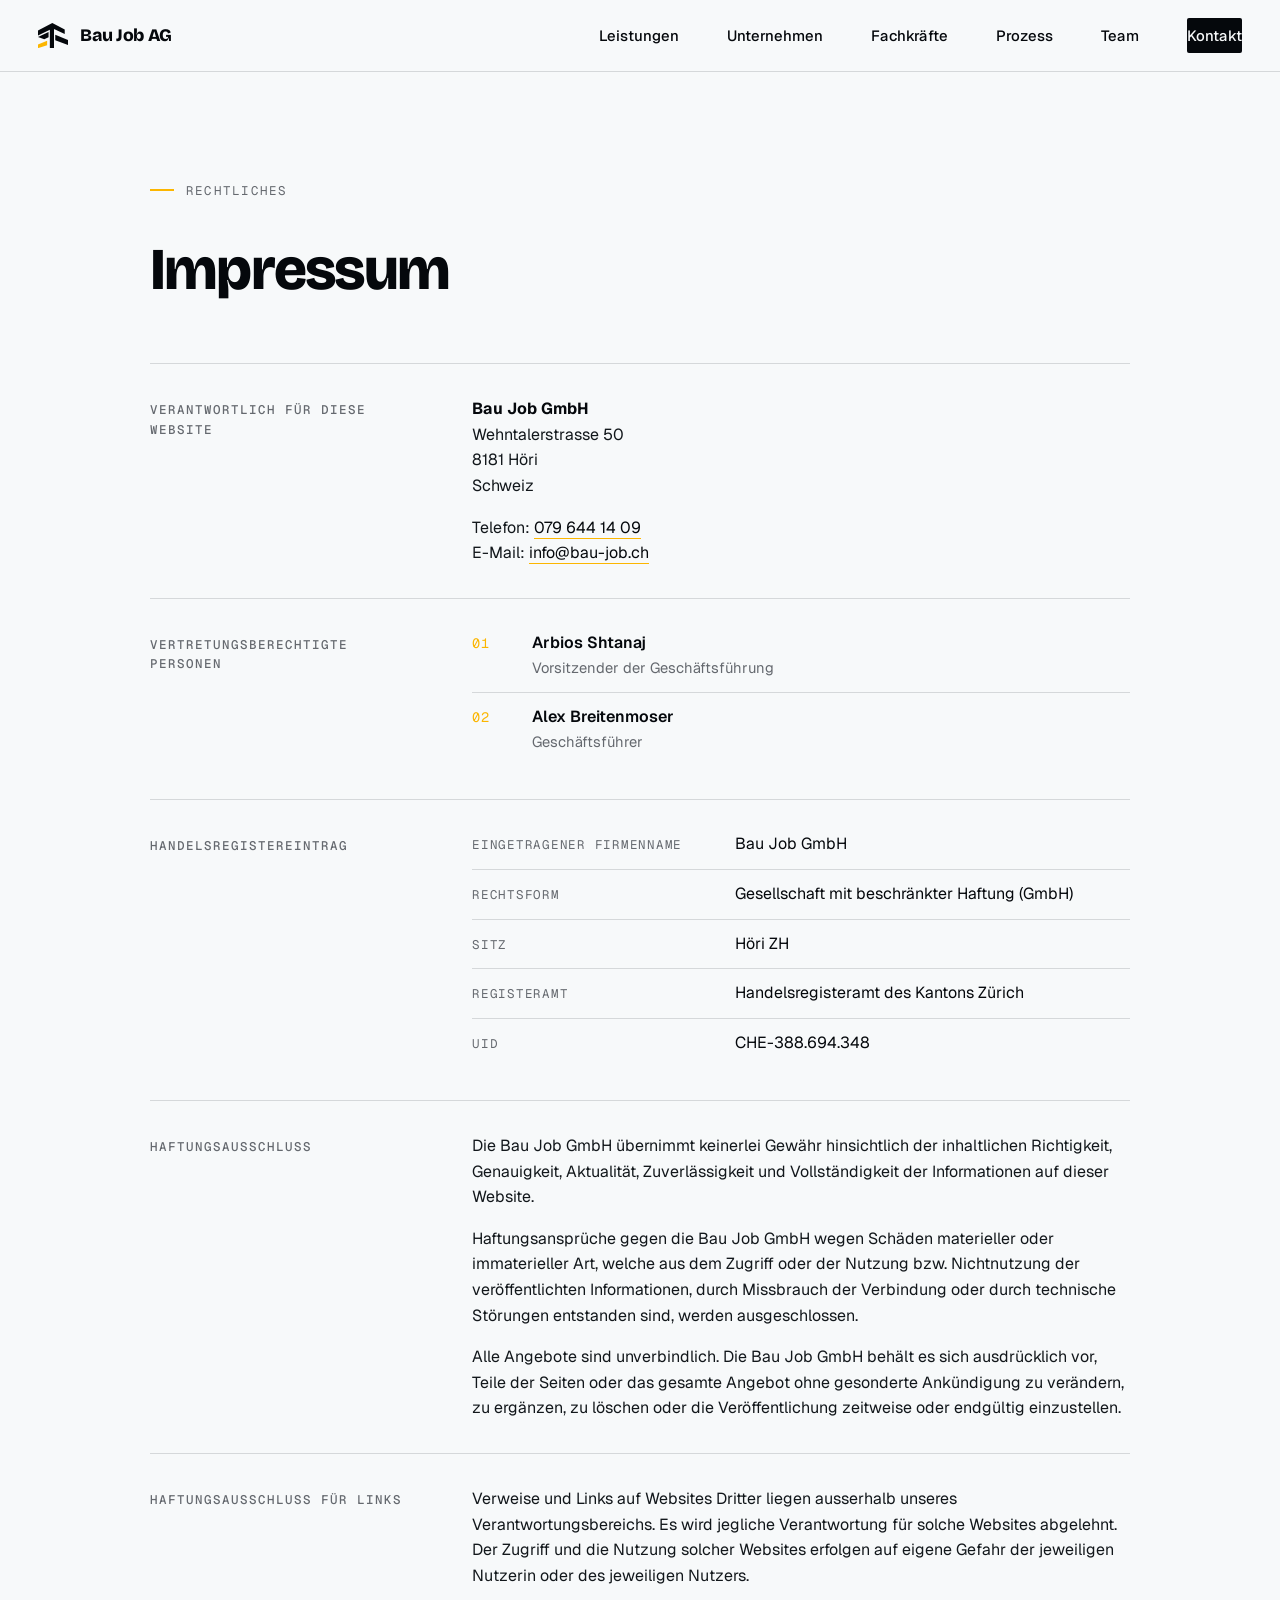
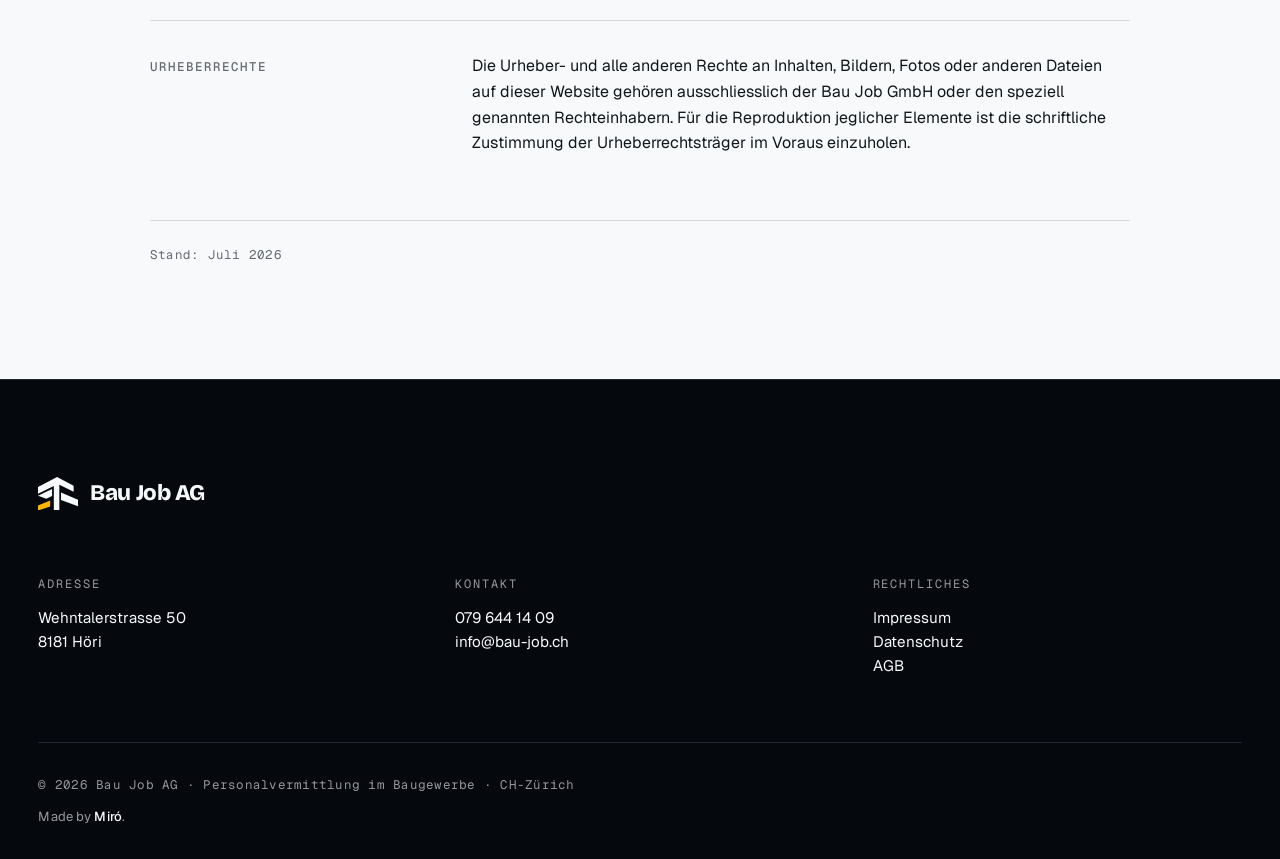
==== impressum.html @ f6083edc "Add leadership team section and Impressum page - New "Geschäftsführung" section with portraits of Ar" ====
<!doctype html>
<html lang="de-CH">
<head>
<meta charset="utf-8" />
<meta name="viewport" content="width=device-width, initial-scale=1, viewport-fit=cover" />
<meta name="theme-color" content="#0E1116" />
<meta name="description" content="Impressum der Bau Job GmbH — Wehntalerstrasse 50, 8181 Höri. Handelsregisteramt des Kantons Zürich, UID CHE-388.694.348." />
<title>Impressum — Bau Job GmbH</title>

<link rel="icon" type="image/png" sizes="32x32" href="assets/favicon-32.png" />
<link rel="apple-touch-icon" sizes="180x180" href="assets/favicon-180.png" />

<link rel="preconnect" href="https://fonts.googleapis.com" />
<link rel="preconnect" href="https://fonts.gstatic.com" crossorigin />
<link rel="stylesheet" href="https://fonts.googleapis.com/css2?family=Bricolage+Grotesque:opsz,wght@12..96,400;12..96,500;12..96,700;12..96,800;12..96,900&family=Geist:wght@300;400;500;600;700&family=Geist+Mono:wght@400;500;600&display=swap" />
<link rel="stylesheet" href="style.css" />
</head>

<body>

<!-- ─────────────────────────────  HEADER  ───────────────────────────── -->
<header class="site-header" data-header>
  <a href="index.html" class="site-header__logo" aria-label="Bau Job — Startseite">
    <svg class="logo-mark" viewBox="0 0 1000 842" aria-hidden="true">
      <polygon points="0,251.3 477.1,0 891.3,219 891.3,366.7 533.1,196.9 533.1,842.1 395.6,842.1 395.6,225.8 0,419.4" class="logo-mark__primary" />
      <polygon points="0,466.9 351.4,298.8 351.4,473.7 208.8,543.3 0,470.3" class="logo-mark__primary" />
      <polygon points="0,714.8 303.9,589.1 303.9,738.5 0,838.7" class="logo-mark__accent" />
      <polygon points="575.6,390.5 1000,567.1 1000,733.4 575.6,572.2" class="logo-mark__primary" />
    </svg>
    <span class="site-header__wordmark">Bau Job AG</span>
  </a>

  <nav class="site-header__nav" aria-label="Hauptnavigation">
    <a href="index.html#leistungen">Leistungen</a>
    <a href="index.html#unternehmen">Unternehmen</a>
    <a href="index.html#fachkraefte">Fachkräfte</a>
    <a href="index.html#prozess">Prozess</a>
    <a href="index.html#team">Team</a>
    <a href="index.html#kontakt" class="site-header__cta">Kontakt</a>
  </nav>
</header>

<main id="top">

<!-- ─────────────────────────────  IMPRESSUM  ────────────────────────── -->
<section class="legal">

  <header class="legal__head">
    <p class="hero__eyebrow"><span class="hero__eyebrow-mark"></span> Rechtliches</p>
    <h1 class="legal__title">Impressum</h1>
  </header>

  <div class="legal__body">

    <section class="legal__block">
      <h2>Verantwortlich für diese Website</h2>
      <div>
        <p>
          <strong>Bau Job GmbH</strong><br/>
          Wehntalerstrasse 50<br/>
          8181 Höri<br/>
          Schweiz
        </p>
        <p>
          Telefon: <a href="tel:+41796441409">079 644 14 09</a><br/>
          E-Mail: <a href="mailto:info@bau-job.ch">info@bau-job.ch</a>
        </p>
      </div>
    </section>

    <section class="legal__block">
      <h2>Vertretungsberechtigte Personen</h2>
      <div>
        <ul class="legal__persons">
          <li>
            <span class="legal__persons-num">01</span>
            <span>
              <span class="legal__persons-name">Arbios Shtanaj</span><br/>
              <span class="legal__persons-role">Vorsitzender der Geschäftsführung</span>
            </span>
          </li>
          <li>
            <span class="legal__persons-num">02</span>
            <span>
              <span class="legal__persons-name">Alex Breitenmoser</span><br/>
              <span class="legal__persons-role">Geschäftsführer</span>
            </span>
          </li>
        </ul>
      </div>
    </section>

    <section class="legal__block">
      <h2>Handelsregistereintrag</h2>
      <div>
        <dl class="legal__facts">
          <div>
            <dt>Eingetragener Firmenname</dt>
            <dd>Bau Job GmbH</dd>
          </div>
          <div>
            <dt>Rechtsform</dt>
            <dd>Gesellschaft mit beschränkter Haftung (GmbH)</dd>
          </div>
          <div>
            <dt>Sitz</dt>
            <dd>Höri ZH</dd>
          </div>
          <div>
            <dt>Registeramt</dt>
            <dd>Handelsregisteramt des Kantons Zürich</dd>
          </div>
          <div>
            <dt>UID</dt>
            <dd>CHE-388.694.348</dd>
          </div>
        </dl>
      </div>
    </section>

    <section class="legal__block">
      <h2>Haftungsausschluss</h2>
      <div>
        <p>
          Die Bau Job GmbH übernimmt keinerlei Gewähr hinsichtlich der inhaltlichen Richtigkeit,
          Genauigkeit, Aktualität, Zuverlässigkeit und Vollständigkeit der Informationen auf dieser Website.
        </p>
        <p>
          Haftungsansprüche gegen die Bau Job GmbH wegen Schäden materieller oder immaterieller Art,
          welche aus dem Zugriff oder der Nutzung bzw. Nichtnutzung der veröffentlichten Informationen,
          durch Missbrauch der Verbindung oder durch technische Störungen entstanden sind, werden ausgeschlossen.
        </p>
        <p>
          Alle Angebote sind unverbindlich. Die Bau Job GmbH behält es sich ausdrücklich vor, Teile der
          Seiten oder das gesamte Angebot ohne gesonderte Ankündigung zu verändern, zu ergänzen, zu löschen
          oder die Veröffentlichung zeitweise oder endgültig einzustellen.
        </p>
      </div>
    </section>

    <section class="legal__block">
      <h2>Haftungsausschluss für Links</h2>
      <div>
        <p>
          Verweise und Links auf Websites Dritter liegen ausserhalb unseres Verantwortungsbereichs.
          Es wird jegliche Verantwortung für solche Websites abgelehnt. Der Zugriff und die Nutzung
          solcher Websites erfolgen auf eigene Gefahr der jeweiligen Nutzerin oder des jeweiligen Nutzers.
        </p>
      </div>
    </section>

    <section class="legal__block">
      <h2>Urheberrechte</h2>
      <div>
        <p>
          Die Urheber- und alle anderen Rechte an Inhalten, Bildern, Fotos oder anderen Dateien auf
          dieser Website gehören ausschliesslich der Bau Job GmbH oder den speziell genannten
          Rechteinhabern. Für die Reproduktion jeglicher Elemente ist die schriftliche Zustimmung
          der Urheberrechtsträger im Voraus einzuholen.
        </p>
      </div>
    </section>

    <p class="legal__updated">Stand: Juli 2026</p>

  </div>

</section>

</main>

<!-- ─────────────────────────────  FOOTER  ───────────────────────────── -->
<footer class="site-footer">
  <div class="site-footer__brand">
    <svg class="logo-mark logo-mark--reverse" viewBox="0 0 1000 842" aria-hidden="true">
      <polygon points="0,251.3 477.1,0 891.3,219 891.3,366.7 533.1,196.9 533.1,842.1 395.6,842.1 395.6,225.8 0,419.4" />
      <polygon points="0,466.9 351.4,298.8 351.4,473.7 208.8,543.3 0,470.3" />
      <polygon points="575.6,390.5 1000,567.1 1000,733.4 575.6,572.2" />
      <polygon points="0,714.8 303.9,589.1 303.9,738.5 0,838.7" class="logo-mark__accent" />
    </svg>
    <span class="site-footer__wordmark">Bau Job AG</span>
  </div>

  <div class="site-footer__cols">
    <div>
      <span class="site-footer__head">Adresse</span>
      <p>Wehntalerstrasse 50<br/>8181 Höri</p>
    </div>
    <div>
      <span class="site-footer__head">Kontakt</span>
      <p><a href="tel:+41796441409">079 644 14 09</a><br/><a href="mailto:info@bau-job.ch">info@bau-job.ch</a></p>
    </div>
    <div>
      <span class="site-footer__head">Rechtliches</span>
      <p><a href="impressum.html">Impressum</a><br/><a href="#">Datenschutz</a><br/><a href="#">AGB</a></p>
    </div>
  </div>

  <p class="site-footer__base">
    © 2026 Bau Job AG · Personalvermittlung im Baugewerbe · CH-Zürich
  </p>

  <p class="site-footer__credit">
    Made by <a href="https://mirowaltisberg.ch" target="_blank" rel="noopener">Miró</a>.
  </p>
</footer>

<script src="script.js" defer></script>
</body>
</html>
---- style.css ----
/* ════════════════════════════════════════════════════════════════════
   Bau Job AG — One-pager
   Brutalist Swiss · Construction-precision · Black + Hi-vis Yellow
   ════════════════════════════════════════════════════════════════════ */

/* ─── Tokens ─────────────────────────────────────────────────────────── */
:root {
  /* Color — OKLCH, tinted toward brand navy/yellow for cohesion */
  --c-ink:        oklch(0.13 0.012 250);   /* deep near-black, hint of cool */
  --c-ink-2:      oklch(0.20 0.012 250);   /* one step lighter */
  --c-ink-3:      oklch(0.32 0.010 250);
  --c-paper:      oklch(0.98 0.003 240);   /* off-white, subtle cool */
  --c-paper-2:    oklch(0.96 0.004 240);
  --c-line:       oklch(0.88 0.005 240);
  --c-line-dark:  oklch(0.28 0.012 250);
  --c-mute:       oklch(0.52 0.010 250);
  --c-mute-dark:  oklch(0.68 0.010 250);
  --c-accent:     oklch(0.82 0.175 82);    /* hi-vis construction yellow ≈ #FDB515 */
  --c-accent-2:   oklch(0.88 0.170 88);
  --c-on-accent:  oklch(0.16 0.012 250);

  /* Typography */
  --f-display: "Bricolage Grotesque", "Geist", system-ui, sans-serif;
  --f-body:    "Geist", "Bricolage Grotesque", system-ui, sans-serif;
  --f-mono:    "Geist Mono", ui-monospace, "SF Mono", monospace;

  /* Type scale — fluid */
  --t-display: clamp(2.8rem, 5.4vw + 0.5rem, 6rem);
  --t-h1:      clamp(2.6rem, 6vw + 0.5rem, 6rem);
  --t-h2:      clamp(2.2rem, 4vw + 0.5rem, 4.4rem);
  --t-h3:      clamp(1.4rem, 1.2vw + 1rem, 2rem);
  --t-lede:    clamp(1.05rem, 0.4vw + 0.95rem, 1.25rem);
  --t-body:    1rem;
  --t-mono:    0.78rem;
  --t-eyebrow: 0.78rem;

  /* Spacing — 4pt scale */
  --s-1:  4px;
  --s-2:  8px;
  --s-3:  12px;
  --s-4:  16px;
  --s-5:  24px;
  --s-6:  32px;
  --s-7:  48px;
  --s-8:  64px;
  --s-9:  96px;
  --s-10: 128px;
  --s-11: 192px;

  /* Layout */
  --container:  min(94vw, 1340px);
  --container-narrow: min(94vw, 980px);
  --gutter:     clamp(1.25rem, 3vw, 2.5rem);
  --radius:     2px;
  --radius-lg:  4px;
  --header-h:   72px;

  /* Motion */
  --ease-out: cubic-bezier(0.16, 1, 0.3, 1);
  --ease-in-out: cubic-bezier(0.65, 0, 0.35, 1);
  --d-fast: 220ms;
  --d-med:  420ms;
  --d-slow: 800ms;
}

/* ─── Reset ──────────────────────────────────────────────────────────── */
*, *::before, *::after { box-sizing: border-box; }
html { -webkit-text-size-adjust: 100%; scroll-behavior: smooth; }
body {
  margin: 0;
  font-family: var(--f-body);
  font-size: var(--t-body);
  line-height: 1.55;
  color: var(--c-ink);
  background: var(--c-paper);
  font-feature-settings: "ss01", "cv11";
  -webkit-font-smoothing: antialiased;
  text-rendering: optimizeLegibility;
}
img, svg { display: block; max-width: 100%; }
button { font: inherit; cursor: pointer; }
a { color: inherit; text-decoration: none; }
input, textarea, button { font: inherit; }
ul, ol { padding: 0; margin: 0; list-style: none; }

::selection { background: var(--c-accent); color: var(--c-on-accent); }

/* ─── Header ─────────────────────────────────────────────────────────── */
.site-header {
  position: sticky;
  top: 0;
  z-index: 50;
  display: flex;
  align-items: center;
  justify-content: space-between;
  padding: 0 var(--gutter);
  height: var(--header-h);
  background: var(--c-paper);
  border-bottom: 1px solid var(--c-line);
  transition: background var(--d-fast) var(--ease-out),
              border-color var(--d-fast) var(--ease-out),
              transform var(--d-med) var(--ease-out);
}
.site-header.is-floating {
  background: var(--c-paper);
  box-shadow: 0 1px 0 var(--c-line), 0 8px 24px -16px color-mix(in oklch, var(--c-ink) 30%, transparent);
}

.site-header__logo {
  display: inline-flex;
  align-items: center;
  gap: var(--s-3);
  font-family: var(--f-display);
  font-weight: 800;
  letter-spacing: -0.02em;
  font-size: 1.1rem;
}
.site-header__logo .logo-mark { width: 30px; height: auto; }

.site-header__nav {
  display: flex;
  align-items: center;
  gap: var(--s-7);
  font-size: 0.93rem;
  font-weight: 500;
}
.site-header__nav a {
  position: relative;
  padding: 6px 0;
}
.site-header__nav a:not(.site-header__cta)::after {
  content: "";
  position: absolute;
  left: 0; bottom: 0;
  width: 100%;
  height: 2px;
  background: var(--c-accent);
  transform-origin: left;
  transform: scaleX(0);
  transition: transform var(--d-med) var(--ease-out);
}
.site-header__nav a:not(.site-header__cta):hover::after,
.site-header__nav a:not(.site-header__cta):focus-visible::after { transform: scaleX(1); }

.site-header__cta {
  background: var(--c-ink);
  color: var(--c-paper);
  padding: 10px 18px;
  border-radius: var(--radius);
  transition: background var(--d-fast) var(--ease-out), color var(--d-fast) var(--ease-out);
}
.site-header__cta:hover {
  background: var(--c-accent);
  color: var(--c-on-accent);
}

/* Logo mark vector colours */
.logo-mark__primary { fill: var(--c-ink); }
.logo-mark__accent  { fill: var(--c-accent); }

/* ─── Hero ───────────────────────────────────────────────────────────── */
.hero {
  position: relative;
  padding: var(--s-9) var(--gutter) var(--s-8);
  min-height: calc(100svh - var(--header-h));
  display: flex;
  flex-direction: column;
  justify-content: space-between;
  background: var(--c-paper);
  overflow: hidden;
}

/* Rail of metadata across the very top */
.hero__rail {
  display: flex;
  align-items: center;
  gap: var(--s-4);
  font-family: var(--f-mono);
  font-size: var(--t-mono);
  letter-spacing: 0.12em;
  color: var(--c-mute);
  margin-bottom: var(--s-9);
}
.hero__rail-dot {
  width: 4px; height: 4px;
  border-radius: 50%;
  background: var(--c-accent);
}

.hero__inner {
  display: grid;
  grid-template-columns: minmax(0, 1.5fr) minmax(0, 1fr);
  grid-template-rows: auto 1fr;
  gap: var(--s-5) var(--s-8);
  align-items: start;
  width: 100%;
  margin-top: var(--s-7);
}
.hero__eyebrow  { grid-column: 1; grid-row: 1; margin: 0; }
.hero__meta     { grid-column: 1; grid-row: 2; }
.hero__stage    { grid-column: 2; grid-row: 1 / -1; align-self: stretch; }

.hero__eyebrow {
  display: inline-flex;
  align-items: center;
  gap: var(--s-3);
  font-family: var(--f-mono);
  font-size: var(--t-eyebrow);
  text-transform: uppercase;
  letter-spacing: 0.18em;
  color: var(--c-mute);
  margin: 0 0 var(--s-5);
}
.hero__eyebrow-mark {
  width: 24px; height: 2px;
  background: var(--c-accent);
}

.hero__headline {
  font-family: var(--f-display);
  font-weight: 800;
  font-size: var(--t-display);
  line-height: 0.92;
  letter-spacing: -0.035em;
  margin: var(--s-5) 0 0;
  color: var(--c-ink);
  max-width: 22ch;
}
.hero__headline em {
  font-style: normal;
  position: relative;
  display: inline-block;
  padding: 0 0.08em;
}
.hero__headline em::after {
  content: "";
  position: absolute;
  inset: auto -0.04em 0.08em -0.04em;
  height: 0.42em;
  background: var(--c-accent);
  z-index: -1;
  transform: scaleX(0);
  transform-origin: left;
  animation: highlight var(--d-slow) var(--ease-out) 1.4s forwards;
}

@keyframes highlight {
  to { transform: scaleX(1); }
}

.hero__meta {
  display: flex;
  flex-direction: column;
  gap: var(--s-6);
}

.hero__lede {
  font-size: var(--t-lede);
  line-height: 1.45;
  color: var(--c-ink-2);
  max-width: 50ch;
  margin: 0;
}

.hero__actions {
  display: flex;
  gap: var(--s-3);
  flex-wrap: wrap;
}

/* Hero stage with animated logo */
.hero__stage {
  position: relative;
  grid-column: 2;
  align-self: stretch;
  min-height: 320px;
  display: flex;
  align-items: center;
  justify-content: center;
}
.hero__stage-grid {
  position: absolute;
  inset: 0;
  background-image:
    linear-gradient(to right, color-mix(in oklch, var(--c-ink) 7%, transparent) 1px, transparent 1px),
    linear-gradient(to bottom, color-mix(in oklch, var(--c-ink) 7%, transparent) 1px, transparent 1px);
  background-size: 24px 24px;
  mask-image: radial-gradient(circle at center, black 35%, transparent 78%);
  -webkit-mask-image: radial-gradient(circle at center, black 35%, transparent 78%);
  pointer-events: none;
}
.hero__logo {
  position: relative;
  width: clamp(220px, 26vw, 360px);
  height: auto;
  filter: drop-shadow(0 1px 0 color-mix(in oklch, var(--c-ink) 8%, transparent));
}
.hero__logo polygon {
  fill: var(--c-ink);
  transform-origin: center;
  opacity: 0;
  transform: translateY(14px) scale(0.94);
  animation: pop var(--d-med) var(--ease-out) forwards;
}
.hero__logo polygon.js-draw--accent { fill: var(--c-accent); }
.hero__logo polygon[data-draw="1"] { animation-delay: 0.35s; }
.hero__logo polygon[data-draw="2"] { animation-delay: 0.50s; }
.hero__logo polygon[data-draw="3"] { animation-delay: 0.65s; }
.hero__logo polygon[data-draw="4"] { animation-delay: 0.95s; }

@keyframes pop {
  to { opacity: 1; transform: translateY(0) scale(1); }
}

/* Scroll cue */
.hero__scroll {
  position: absolute;
  left: var(--gutter);
  bottom: var(--s-6);
  display: inline-flex;
  align-items: center;
  gap: var(--s-3);
  border: 0;
  padding: 0;
  background: none;
  font-family: var(--f-mono);
  font-size: var(--t-eyebrow);
  letter-spacing: 0.12em;
  text-transform: uppercase;
  color: var(--c-mute);
}
.hero__scroll-line {
  display: block;
  width: 64px;
  height: 1px;
  background: var(--c-ink);
  position: relative;
  overflow: hidden;
}
.hero__scroll-line::after {
  content: "";
  position: absolute;
  inset: 0;
  background: var(--c-accent);
  transform: translateX(-100%);
  animation: scroll-cue 2.6s var(--ease-in-out) infinite;
}
@keyframes scroll-cue {
  0%   { transform: translateX(-100%); }
  50%  { transform: translateX(0); }
  100% { transform: translateX(100%); }
}

/* ─── Reveal mask (used in hero headline) ───────────────────────────── */
.reveal-mask {
  display: block;
  overflow: hidden;
}
.reveal-mask__inner {
  display: inline-block;
  transform: translateY(105%);
  animation: reveal-up var(--d-slow) var(--ease-out) forwards;
}
.reveal-mask:nth-child(1) .reveal-mask__inner { animation-delay: 0.10s; }
.reveal-mask:nth-child(2) .reveal-mask__inner { animation-delay: 0.20s; }
.reveal-mask:nth-child(3) .reveal-mask__inner { animation-delay: 0.30s; }
.reveal-mask:nth-child(4) .reveal-mask__inner { animation-delay: 0.40s; }

@keyframes reveal-up {
  to { transform: translateY(0); }
}

/* ─── Buttons ────────────────────────────────────────────────────────── */
.btn {
  --bg: var(--c-ink);
  --fg: var(--c-paper);
  display: inline-flex;
  align-items: center;
  justify-content: center;
  gap: var(--s-3);
  padding: 14px 22px;
  font-size: 0.95rem;
  font-weight: 600;
  letter-spacing: -0.005em;
  background: var(--bg);
  color: var(--fg);
  border: 1px solid var(--bg);
  border-radius: var(--radius);
  position: relative;
  overflow: hidden;
  transition: transform var(--d-fast) var(--ease-out);
}
.btn svg {
  width: 16px; height: 16px;
  transition: transform var(--d-med) var(--ease-out);
}
.btn:hover svg { transform: translateX(4px); }
.btn:active   { transform: translateY(1px); }

.btn--primary { --bg: var(--c-ink);    --fg: var(--c-paper); }
.btn--ghost   { --bg: transparent;     --fg: var(--c-ink); border-color: var(--c-ink); }
.btn--accent  { --bg: var(--c-accent); --fg: var(--c-on-accent); border-color: var(--c-accent); }
.btn--dark    { --bg: var(--c-ink);    --fg: var(--c-paper); border-color: var(--c-ink); }
.btn--block   { width: 100%; padding: 16px 22px; }

/* Sliding-fill hover */
.btn::before {
  content: "";
  position: absolute;
  inset: 0;
  background: var(--c-accent);
  transform: translateX(-101%);
  transition: transform var(--d-med) var(--ease-out);
  z-index: 0;
}
.btn > * { position: relative; z-index: 1; }
.btn:hover::before { transform: translateX(0); }
.btn:hover { color: var(--c-on-accent); }
.btn--accent:hover { color: var(--c-on-accent); }
.btn--accent::before { background: var(--c-ink); }
.btn--accent:hover { color: var(--c-paper); }

/* Submit button — loading & success states */
.btn[data-state="loading"] { pointer-events: none; opacity: 0.85; }
.btn[data-state="loading"] svg {
  animation: btn-spin 0.9s linear infinite;
}
.btn[data-state="success"] {
  background: var(--c-ink);
  color: var(--c-accent);
  border-color: var(--c-ink);
}
.btn[data-state="success"]::before { transform: translateX(101%); }
.btn[data-state="success"] svg path {
  stroke-dasharray: 24;
  stroke-dashoffset: 24;
  animation: btn-check 520ms var(--ease-out) forwards;
}
@keyframes btn-spin {
  to { transform: rotate(360deg); }
}
@keyframes btn-check {
  to { stroke-dashoffset: 0; }
}

/* Form shake on invalid submit */
.contact__form.is-invalid { animation: form-shake 360ms var(--ease-in-out); }
@keyframes form-shake {
  0%, 100% { transform: translateX(0); }
  20%      { transform: translateX(-6px); }
  40%      { transform: translateX(5px); }
  60%      { transform: translateX(-3px); }
  80%      { transform: translateX(2px); }
}

/* ─── Marquee ────────────────────────────────────────────────────────── */
.marquee {
  background: var(--c-ink);
  color: var(--c-paper);
  border-top: 1px solid var(--c-ink);
  border-bottom: 1px solid var(--c-ink);
  overflow: hidden;
  padding: var(--s-5) 0;
  position: relative;
}
.marquee__track {
  display: flex;
  gap: var(--s-5);
  white-space: nowrap;
  font-family: var(--f-display);
  font-weight: 700;
  font-size: clamp(1.25rem, 2vw + 0.8rem, 2.4rem);
  letter-spacing: -0.015em;
  animation: marquee 38s linear infinite;
  width: max-content;
}
.marquee__item { padding-inline: var(--s-3); }
.marquee__sep { color: var(--c-accent); font-weight: 400; opacity: 0.8; }
@keyframes marquee {
  from { transform: translateX(0); }
  to   { transform: translateX(-50%); }
}

/* ─── Generic section ───────────────────────────────────────────────── */
.section {
  padding: clamp(72px, 9vw, 144px) var(--gutter);
}
.section--light { background: var(--c-paper); color: var(--c-ink); }
.section--dark  { background: var(--c-ink);   color: var(--c-paper); }

.section-head {
  max-width: var(--container);
  margin: 0 auto var(--s-9);
  display: grid;
  grid-template-columns: minmax(0, 1fr) minmax(0, 2.4fr);
  gap: var(--s-7);
  align-items: end;
}
.section-head__index {
  font-family: var(--f-mono);
  font-size: var(--t-mono);
  text-transform: uppercase;
  letter-spacing: 0.18em;
  color: var(--c-mute);
  padding-top: 6px;
  border-top: 1px solid var(--c-line);
}
.section-head--inverse .section-head__index {
  color: var(--c-mute-dark);
  border-top-color: var(--c-line-dark);
}
.section-head__title {
  font-family: var(--f-display);
  font-weight: 700;
  font-size: var(--t-h2);
  line-height: 1.0;
  letter-spacing: -0.025em;
  margin: 0;
  max-width: 24ch;
}

/* ─── Services ──────────────────────────────────────────────────────── */
.services {
  max-width: var(--container);
  margin: 0 auto;
  display: grid;
  grid-template-columns: repeat(3, minmax(0, 1fr));
  gap: 0;
  border-top: 1px solid var(--c-line);
  border-bottom: 1px solid var(--c-line);
}
.service {
  position: relative;
  padding: var(--s-7) var(--s-6) var(--s-8);
  border-right: 1px solid var(--c-line);
  background: var(--c-paper);
  transition:
    background var(--d-med) var(--ease-out),
    transform 520ms var(--ease-out);
}
.service:last-child { border-right: 0; }
.service:hover { background: var(--c-paper-2); transform: translateY(-4px); }

.service__num {
  font-family: var(--f-mono);
  font-size: var(--t-mono);
  color: var(--c-mute);
  margin-bottom: var(--s-7);
  display: flex;
  align-items: center;
  gap: var(--s-3);
}
.service__num::before {
  content: "";
  width: 18px;
  height: 1px;
  background: var(--c-accent);
  transition: width 480ms var(--ease-out);
}
.service:hover .service__num::before { width: 42px; }
.service__body h3 {
  font-family: var(--f-display);
  font-weight: 700;
  font-size: clamp(1.8rem, 2vw + 1rem, 2.6rem);
  letter-spacing: -0.02em;
  margin: 0 0 var(--s-4);
  line-height: 1;
}
.service__lede {
  font-size: var(--t-lede);
  line-height: 1.45;
  color: var(--c-ink-2);
  margin: 0 0 var(--s-6);
  max-width: 36ch;
}
.service__points {
  display: flex;
  flex-direction: column;
  gap: var(--s-2);
  font-size: 0.95rem;
  line-height: 1.45;
  color: var(--c-ink-2);
}
.service__points li {
  display: grid;
  grid-template-columns: auto 1fr;
  align-items: baseline;
  column-gap: 10px;
  padding-top: 10px;
  border-top: 1px solid var(--c-line);
}
.bullet-arrow {
  display: inline-block;
  width: 14px;
  height: 1px;
  background: var(--c-accent);
  position: relative;
  transform: translateY(-4px);
}
.bullet-arrow::after {
  content: "";
  position: absolute;
  right: 0; top: 50%;
  width: 6px; height: 6px;
  border-top: 1px solid var(--c-accent);
  border-right: 1px solid var(--c-accent);
  transform: translate(1px, -50%) rotate(45deg);
}
.service__rule {
  position: absolute;
  left: 0; right: 0; bottom: -1px;
  height: 3px;
  background: var(--c-accent);
  transform: scaleX(0);
  transform-origin: left;
  transition: transform var(--d-slow) var(--ease-out);
}
.service:hover .service__rule { transform: scaleX(1); }
.service--featured .service__num::before { width: 36px; }

/* Reveal entrance for scroll-triggered items */
[data-reveal] {
  opacity: 0;
  transform: translateY(28px);
  transition: opacity 700ms var(--ease-out), transform 700ms var(--ease-out);
}
[data-reveal].is-in {
  opacity: 1;
  transform: none;
}
[data-reveal]:nth-child(2) { transition-delay: 80ms; }
[data-reveal]:nth-child(3) { transition-delay: 160ms; }
[data-reveal]:nth-child(4) { transition-delay: 240ms; }

/* Stagger entrance for form pieces when contact section comes into view */
.contact__form > * {
  opacity: 0;
  transform: translateY(16px);
  transition:
    opacity 620ms var(--ease-out),
    transform 620ms var(--ease-out);
}
.contact.is-in .contact__form > * { opacity: 1; transform: none; }
.contact.is-in .contact__form > *:nth-child(1) { transition-delay: 80ms; }
.contact.is-in .contact__form > *:nth-child(2) { transition-delay: 160ms; }
.contact.is-in .contact__form > *:nth-child(3) { transition-delay: 240ms; }
.contact.is-in .contact__form > *:nth-child(4) { transition-delay: 320ms; }
.contact.is-in .contact__form > *:nth-child(5) { transition-delay: 400ms; }
.contact.is-in .contact__form > *:nth-child(6) { transition-delay: 480ms; }

/* ─── Split section ─────────────────────────────────────────────────── */
.split {
  display: grid;
  grid-template-columns: repeat(2, minmax(0, 1fr));
  min-height: 80svh;
}
.split__panel {
  padding: clamp(56px, 7vw, 112px) clamp(24px, 5vw, 80px);
  display: flex;
  flex-direction: column;
  justify-content: center;
  gap: var(--s-6);
  position: relative;
  overflow: hidden;
}
.split__panel--dark  { background: var(--c-ink);   color: var(--c-paper); }
.split__panel--light { background: var(--c-paper); color: var(--c-ink); }

.split__tag {
  font-family: var(--f-mono);
  font-size: var(--t-eyebrow);
  text-transform: uppercase;
  letter-spacing: 0.2em;
  display: inline-flex;
  align-items: center;
  gap: var(--s-3);
  align-self: flex-start;
}
.split__tag::before {
  content: "";
  width: 24px; height: 2px;
  background: var(--c-accent);
}
.split__panel--light .split__tag { color: var(--c-mute); }
.split__panel--dark  .split__tag { color: var(--c-mute-dark); }

.split__title {
  font-family: var(--f-display);
  font-weight: 800;
  font-size: clamp(2.4rem, 4.2vw + 0.5rem, 4.8rem);
  line-height: 0.95;
  letter-spacing: -0.03em;
  margin: 0;
  max-width: 14ch;
}
.split__title em {
  font-style: normal;
  color: var(--c-accent);
}

.split__copy {
  font-size: var(--t-lede);
  line-height: 1.5;
  max-width: 44ch;
  margin: 0;
}
.split__panel--dark .split__copy  { color: var(--c-mute-dark); }
.split__panel--light .split__copy { color: var(--c-ink-2); }

.split__list {
  display: flex;
  flex-direction: column;
  gap: var(--s-3);
  font-size: 1rem;
}
.split__list li {
  display: grid;
  grid-template-columns: 56px 1fr;
  align-items: center;
  gap: var(--s-4);
  padding: var(--s-3) 0;
  border-top: 1px solid;
}
.split__panel--dark  .split__list li { border-color: var(--c-line-dark); }
.split__panel--light .split__list li { border-color: var(--c-line); }
.split__list-num {
  font-family: var(--f-mono);
  color: var(--c-accent);
  font-size: 0.85rem;
  letter-spacing: 0.05em;
}
.split__panel .btn { align-self: flex-start; margin-top: var(--s-3); }

/* ─── Stats ──────────────────────────────────────────────────────────── */
.stats {
  background: var(--c-ink);
  color: var(--c-paper);
  padding: clamp(72px, 9vw, 144px) var(--gutter);
}
.stats__grid {
  max-width: var(--container);
  margin: 0 auto;
  display: grid;
  grid-template-columns: repeat(4, minmax(0, 1fr));
  gap: 0;
  border-top: 1px solid var(--c-line-dark);
  border-bottom: 1px solid var(--c-line-dark);
}
.stat {
  padding: var(--s-7) var(--s-5);
  border-right: 1px solid var(--c-line-dark);
  display: flex;
  flex-direction: column;
  gap: var(--s-3);
}
.stat:last-child { border-right: 0; }
.stat__prefix {
  font-family: var(--f-mono);
  font-size: 0.78rem;
  letter-spacing: 0.14em;
  text-transform: uppercase;
  color: var(--c-accent);
}
.stat__num {
  font-family: var(--f-display);
  font-weight: 800;
  font-size: clamp(3.2rem, 6vw + 1rem, 6rem);
  line-height: 0.9;
  letter-spacing: -0.04em;
  color: var(--c-paper);
}
.stat__num::after {
  content: attr(data-suffix);
  color: var(--c-accent);
}
.stat__label {
  font-size: 0.95rem;
  line-height: 1.4;
  color: var(--c-mute-dark);
  max-width: 24ch;
}

/* ─── Process ────────────────────────────────────────────────────────── */
.process {
  max-width: var(--container);
  margin: 0 auto;
  display: grid;
  grid-template-columns: repeat(4, minmax(0, 1fr));
  gap: var(--s-5);
  counter-reset: step;
}
.process__step {
  position: relative;
  padding-top: var(--s-7);
  border-top: 1px solid var(--c-ink);
}
.process__step::before {
  content: "";
  position: absolute;
  left: 0; top: -1px;
  width: 100%;
  height: 1px;
  background: var(--c-accent);
  transform: scaleX(0);
  transform-origin: left;
  transition: transform var(--d-slow) var(--ease-out);
}
.process__step.is-in::before { transform: scaleX(1); transition-delay: 0.3s; }
.process__num {
  font-family: var(--f-mono);
  font-size: 0.8rem;
  letter-spacing: 0.15em;
  color: var(--c-mute);
  display: inline-flex;
  align-items: center;
  gap: 10px;
  margin-bottom: var(--s-5);
  transition: color 320ms var(--ease-out);
}
.process__num::after {
  content: "";
  width: 0;
  height: 1px;
  background: var(--c-accent);
  transition: width 520ms var(--ease-out);
}
.process__step:hover .process__num { color: var(--c-ink); }
.process__step:hover .process__num::after { width: 28px; }
.process__step h3 {
  font-family: var(--f-display);
  font-weight: 700;
  font-size: clamp(1.6rem, 1.3vw + 1.2rem, 2.2rem);
  margin: 0 0 var(--s-3);
  letter-spacing: -0.02em;
  line-height: 1;
  transition: transform 420ms var(--ease-out);
}
.process__step:hover h3 { transform: translateX(4px); }
.process__step p {
  font-size: 0.98rem;
  line-height: 1.5;
  color: var(--c-ink-2);
  margin: 0;
  max-width: 30ch;
}

/* ─── Quote ──────────────────────────────────────────────────────────── */
.quote {
  background: var(--c-paper-2);
  padding: clamp(80px, 11vw, 180px) var(--gutter);
}
.quote__body {
  max-width: var(--container-narrow);
  margin: 0 auto;
  position: relative;
  padding-left: clamp(24px, 6vw, 96px);
}
.quote__mark {
  position: absolute;
  left: 0; top: -0.1em;
  font-family: var(--f-display);
  font-size: clamp(8rem, 16vw, 14rem);
  line-height: 1;
  color: var(--c-accent);
  font-weight: 800;
}
.quote__body p {
  font-family: var(--f-display);
  font-weight: 500;
  font-size: clamp(1.6rem, 2.2vw + 0.8rem, 2.6rem);
  line-height: 1.18;
  letter-spacing: -0.018em;
  margin: 0;
  color: var(--c-ink);
}
.quote__source {
  margin-top: var(--s-6);
  display: flex;
  flex-direction: column;
  gap: 2px;
  font-size: 0.9rem;
  color: var(--c-mute);
}
.quote__source-name { color: var(--c-ink); font-weight: 600; }

/* ─── Contact ────────────────────────────────────────────────────────── */
.contact {
  padding: clamp(72px, 9vw, 144px) var(--gutter);
  background: var(--c-ink);
  color: var(--c-paper);
}
.contact__grid {
  max-width: var(--container);
  margin: 0 auto;
  display: grid;
  grid-template-columns: minmax(0, 1fr) minmax(0, 1.2fr);
  gap: clamp(40px, 6vw, 96px);
  align-items: start;
}
.contact__details dl {
  display: grid;
  grid-template-columns: repeat(2, minmax(0, 1fr));
  gap: var(--s-6) var(--s-5);
  margin: 0;
}
.contact__details dt {
  font-family: var(--f-mono);
  font-size: 0.78rem;
  text-transform: uppercase;
  letter-spacing: 0.16em;
  color: var(--c-mute-dark);
  margin-bottom: var(--s-2);
  padding-bottom: var(--s-2);
  border-bottom: 1px solid var(--c-line-dark);
}
.contact__details dd {
  margin: 0;
  font-size: 1.05rem;
  line-height: 1.45;
  color: var(--c-paper);
}
.contact__details dd a:hover {
  color: var(--c-accent);
}

.contact__note {
  margin: var(--s-7) 0 0;
  padding: var(--s-5);
  border: 1px solid var(--c-line-dark);
  font-size: 0.92rem;
  color: var(--c-mute-dark);
  display: flex;
  align-items: center;
  gap: var(--s-4);
  border-radius: var(--radius);
}
.contact__note-mark {
  flex-shrink: 0;
  width: 10px; height: 10px;
  background: var(--c-accent);
  border-radius: 50%;
  box-shadow: 0 0 0 4px color-mix(in oklch, var(--c-accent) 30%, transparent);
  animation: pulse 2.4s ease-in-out infinite;
}
@keyframes pulse {
  0%, 100% { box-shadow: 0 0 0 0   color-mix(in oklch, var(--c-accent) 40%, transparent); }
  50%      { box-shadow: 0 0 0 8px color-mix(in oklch, var(--c-accent)  0%, transparent); }
}

/* Form */
.contact__form {
  display: flex;
  flex-direction: column;
  gap: var(--s-5);
}
.contact__form-intro {
  margin: 0 0 var(--s-4);
  font-size: var(--t-lede);
  color: var(--c-paper);
  font-weight: 500;
}

/* ─── Floating-label field ─────────────────────────────────────────── */
.field {
  position: relative;
  display: block;
  padding-top: 22px;       /* room for floating label */
}
.field input,
.field textarea {
  display: block;
  width: 100%;
  background: transparent;
  color: var(--c-paper);
  border: 0;
  border-bottom: 1px solid var(--c-line-dark);
  padding: 14px 2px 12px;
  font: inherit;
  font-size: 1.05rem;
  border-radius: 0;
  caret-color: var(--c-accent);
  transition: border-color 320ms var(--ease-out);
  resize: none;
  outline: 0;                 /* replaced by animated underline + accent label */
  -webkit-tap-highlight-color: transparent;
}
.field input:-webkit-autofill {
  -webkit-text-fill-color: var(--c-paper);
  transition: background-color 5000s ease-in-out 0s;
}
.field textarea { min-height: 124px; line-height: 1.5; }

/* placeholder kept as " " (single space) to make :placeholder-shown work */
.field input::placeholder,
.field textarea::placeholder { color: transparent; }

.field label {
  position: absolute;
  left: 2px;
  top: 36px;               /* sits over the input's text baseline */
  font: inherit;
  font-size: 1.05rem;
  color: var(--c-mute-dark);
  pointer-events: none;
  transform-origin: 0 50%;
  transition:
    transform 380ms var(--ease-out),
    color 240ms var(--ease-out),
    letter-spacing 240ms var(--ease-out);
  white-space: nowrap;
}

/* animated underline that draws from the left on focus */
.field__underline {
  position: absolute;
  left: 0;
  right: 0;
  bottom: 0;
  height: 1px;
  background: var(--c-accent);
  transform: scaleX(0);
  transform-origin: 0 50%;
  transition: transform 480ms var(--ease-out);
  pointer-events: none;
}

/* floats up when focused OR when filled */
.field input:focus + label,
.field input:not(:placeholder-shown) + label,
.field textarea:focus + label,
.field textarea:not(:placeholder-shown) + label {
  transform: translateY(-30px) scale(0.74);
  color: var(--c-accent);
  letter-spacing: 0.14em;
}

/* underline grows in */
.field input:focus ~ .field__underline,
.field textarea:focus ~ .field__underline {
  transform: scaleX(1);
}

/* keep the static border subtle, accent takes over on focus */
.field input:focus,
.field textarea:focus { border-bottom-color: transparent; }

/* invalid (filled but not valid email) — soft red tint */
.field input:not(:placeholder-shown):invalid + label {
  color: color-mix(in oklch, var(--c-accent) 30%, #ff8888);
}

/* ─── Segmented control (Unternehmen / Fachkraft) ─────────────────── */
.segment-control {
  display: flex;
  flex-direction: column;
  align-items: stretch;
  gap: var(--s-5);            /* matches the form's own gap so spacing
                                  above + below the pill is identical */
  margin: 0;
}
.segment-control__label {
  font-family: var(--f-mono);
  font-size: 0.72rem;
  letter-spacing: 0.16em;
  text-transform: uppercase;
  color: var(--c-mute-dark);
}
.segment-control__track {
  position: relative;
  display: flex;
  width: 100%;
  padding: 4px;
  background: color-mix(in oklch, var(--c-ink-2) 70%, transparent);
  border: 1px solid var(--c-line-dark);
  border-radius: 999px;
  isolation: isolate;
}
.segment-control__indicator {
  position: absolute;
  top: 4px;
  bottom: 4px;
  left: 4px;
  width: calc(50% - 4px);
  background: var(--c-accent);
  border-radius: 999px;
  transition: transform 420ms var(--ease-out);
  z-index: 0;
}
.segment-control__track:has(input[value="fachkraft"]:checked) .segment-control__indicator {
  transform: translateX(100%);
}
.segment-control__option {
  position: relative;
  z-index: 1;
  flex: 1 1 0;
  display: inline-flex;
  align-items: center;
  justify-content: center;
  padding: 11px 22px;
  font-size: 0.95rem;
  font-weight: 500;
  color: var(--c-mute-dark);
  cursor: pointer;
  border-radius: 999px;
  user-select: none;
  text-align: center;
  transition: color 240ms var(--ease-out);
}
.segment-control__option > span { position: relative; }
.segment-control__option input {
  position: absolute;
  inset: 0;
  opacity: 0;
  cursor: pointer;
  margin: 0;
}
.segment-control__option:has(input:checked) { color: var(--c-on-accent); }
.segment-control__option:has(input:focus-visible) {
  box-shadow: 0 0 0 2px color-mix(in oklch, var(--c-accent) 60%, transparent);
}

/* ─── Team ───────────────────────────────────────────────────────────── */
.team {
  max-width: var(--container);
  margin: 0 auto;
  display: grid;
  grid-template-columns: repeat(2, minmax(0, 1fr));
  border-top: 1px solid var(--c-line);
  border-bottom: 1px solid var(--c-line);
}
.team-card {
  position: relative;
  display: grid;
  grid-template-columns: minmax(160px, 240px) minmax(0, 1fr);
  gap: var(--s-6);
  padding: var(--s-7) var(--s-6);
  border-right: 1px solid var(--c-line);
  background: var(--c-paper);
  transition: background var(--d-med) var(--ease-out);
}
.team-card:last-child { border-right: 0; }
.team-card:hover { background: var(--c-paper-2); }

.team-card__media {
  margin: 0;
  overflow: hidden;
  border-radius: var(--radius);
  background: var(--c-paper-2);
}
.team-card__media img {
  width: 100%;
  height: 100%;
  aspect-ratio: 3 / 4;
  object-fit: cover;
  filter: grayscale(1) contrast(1.04);
  transition: transform var(--d-slow) var(--ease-out);
}
.team-card:hover .team-card__media img { transform: scale(1.03); }

.team-card__body {
  display: flex;
  flex-direction: column;
  justify-content: flex-end;
}
.team-card__num {
  font-family: var(--f-mono);
  font-size: var(--t-mono);
  color: var(--c-mute);
  margin-bottom: auto;
  display: flex;
  align-items: center;
  gap: var(--s-3);
}
.team-card__num::before {
  content: "";
  width: 18px;
  height: 1px;
  background: var(--c-accent);
  transition: width 480ms var(--ease-out);
}
.team-card:hover .team-card__num::before { width: 42px; }
.team-card__name {
  font-family: var(--f-display);
  font-weight: 700;
  font-size: clamp(1.6rem, 1.4vw + 1rem, 2.2rem);
  letter-spacing: -0.02em;
  line-height: 1.05;
  margin: var(--s-6) 0 var(--s-3);
}
.team-card__role {
  font-family: var(--f-mono);
  font-size: var(--t-eyebrow);
  text-transform: uppercase;
  letter-spacing: 0.14em;
  line-height: 1.5;
  color: var(--c-mute);
  margin: 0;
  padding-top: var(--s-3);
  border-top: 1px solid var(--c-line);
}
.team-card__rule {
  position: absolute;
  left: 0; right: 0; bottom: -1px;
  height: 3px;
  background: var(--c-accent);
  transform: scaleX(0);
  transform-origin: left;
  transition: transform var(--d-slow) var(--ease-out);
}
.team-card:hover .team-card__rule { transform: scaleX(1); }

/* ─── Legal pages (Impressum) ────────────────────────────────────────── */
.legal {
  padding: clamp(64px, 8vw, 128px) var(--gutter) clamp(72px, 9vw, 144px);
  background: var(--c-paper);
}
.legal__head {
  max-width: var(--container-narrow);
  margin: 0 auto var(--s-8);
}
.legal__title {
  font-family: var(--f-display);
  font-weight: 800;
  font-size: var(--t-h2);
  letter-spacing: -0.03em;
  line-height: 1;
  margin: var(--s-4) 0 0;
}
.legal__body {
  max-width: var(--container-narrow);
  margin: 0 auto;
}
.legal__block {
  display: grid;
  grid-template-columns: minmax(0, 1fr) minmax(0, 2.4fr);
  gap: var(--s-5) var(--s-7);
  padding: var(--s-6) 0;
  border-top: 1px solid var(--c-line);
}
.legal__block h2 {
  font-family: var(--f-mono);
  font-size: var(--t-mono);
  font-weight: 500;
  text-transform: uppercase;
  letter-spacing: 0.16em;
  color: var(--c-mute);
  margin: 4px 0 0;
}
.legal__block > div { min-width: 0; }
.legal__block p {
  margin: 0 0 var(--s-4);
  line-height: 1.6;
  color: var(--c-ink-2);
}
.legal__block p:last-child { margin-bottom: 0; }
.legal__block strong { color: var(--c-ink); }
.legal__block a {
  color: var(--c-ink);
  border-bottom: 1px solid var(--c-accent);
  transition: color var(--d-fast) var(--ease-out), border-color var(--d-fast) var(--ease-out);
}
.legal__block a:hover { color: var(--c-accent); }

.legal__persons {
  display: flex;
  flex-direction: column;
}
.legal__persons li {
  display: grid;
  grid-template-columns: 44px 1fr;
  align-items: baseline;
  gap: var(--s-4);
  padding: var(--s-3) 0;
  border-top: 1px solid var(--c-line);
}
.legal__persons li:first-child { border-top: 0; padding-top: 0; }
.legal__persons-num {
  font-family: var(--f-mono);
  color: var(--c-accent);
  font-size: 0.85rem;
  letter-spacing: 0.05em;
}
.legal__persons-name { font-weight: 600; color: var(--c-ink); }
.legal__persons-role { color: var(--c-mute); font-size: 0.92rem; }

.legal__facts { margin: 0; }
.legal__facts > div {
  display: grid;
  grid-template-columns: minmax(0, 1fr) minmax(0, 1.6fr);
  gap: var(--s-4);
  padding: var(--s-3) 0;
  border-top: 1px solid var(--c-line);
}
.legal__facts > div:first-child { border-top: 0; padding-top: 0; }
.legal__facts dt {
  font-family: var(--f-mono);
  font-size: 0.78rem;
  text-transform: uppercase;
  letter-spacing: 0.14em;
  color: var(--c-mute);
  padding-top: 3px;
}
.legal__facts dd { margin: 0; color: var(--c-ink); }

.legal__updated {
  margin: var(--s-6) 0 0;
  padding-top: var(--s-5);
  border-top: 1px solid var(--c-line);
  font-family: var(--f-mono);
  font-size: var(--t-mono);
  letter-spacing: 0.1em;
  color: var(--c-mute);
}

/* ─── Footer ─────────────────────────────────────────────────────────── */
.site-footer {
  background: var(--c-ink);
  color: var(--c-paper);
  padding: var(--s-9) var(--gutter) var(--s-6);
  border-top: 1px solid var(--c-line-dark);
}
.site-footer__brand {
  display: flex;
  align-items: center;
  gap: var(--s-3);
  font-family: var(--f-display);
  font-weight: 800;
  font-size: 1.4rem;
  letter-spacing: -0.02em;
  margin-bottom: var(--s-8);
}
.site-footer__brand .logo-mark { width: 40px; }
.logo-mark--reverse .logo-mark__primary,
.logo-mark--reverse polygon:not(.logo-mark__accent) { fill: var(--c-paper); }
.logo-mark--reverse .logo-mark__accent { fill: var(--c-accent); }
.site-footer__cols {
  display: grid;
  grid-template-columns: repeat(3, minmax(0, 1fr));
  gap: var(--s-7);
  padding-bottom: var(--s-8);
  border-bottom: 1px solid var(--c-line-dark);
}
.site-footer__head {
  font-family: var(--f-mono);
  font-size: 0.75rem;
  letter-spacing: 0.16em;
  text-transform: uppercase;
  color: var(--c-mute-dark);
  display: block;
  margin-bottom: var(--s-3);
}
.site-footer__cols p { margin: 0; line-height: 1.6; font-size: 0.95rem; }
.site-footer__cols a:hover { color: var(--c-accent); }
.site-footer__base {
  margin: var(--s-6) 0 0;
  font-family: var(--f-mono);
  font-size: 0.78rem;
  letter-spacing: 0.1em;
  color: var(--c-mute-dark);
}
.site-footer__credit {
  margin: var(--s-3) 0 0;
  font-size: 0.82rem;
  color: var(--c-mute-dark);
  letter-spacing: 0.01em;
}
.site-footer__credit a {
  position: relative;
  color: var(--c-paper);
  font-weight: 500;
  text-decoration: none;
  background-image: linear-gradient(currentColor, currentColor);
  background-size: 0% 1px;
  background-position: 0 100%;
  background-repeat: no-repeat;
  transition:
    background-size 380ms var(--ease-out),
    color 240ms var(--ease-out);
}
.site-footer__credit a:hover {
  color: var(--c-accent);
  background-size: 100% 1px;
}

/* ─── Focus ──────────────────────────────────────────────────────────── */
a:focus-visible,
button:focus-visible,
input:focus-visible,
textarea:focus-visible {
  outline: 2px solid var(--c-accent);
  outline-offset: 3px;
  border-radius: 1px;
}
/* Floating-label fields use the animated underline + accent label as the focus cue */
.field input:focus-visible,
.field textarea:focus-visible {
  outline: 0;
}

/* ─── Responsive ─────────────────────────────────────────────────────── */
@media (max-width: 1024px) {
  .hero__inner {
    grid-template-columns: 1fr;
    grid-template-rows: auto auto auto;
    gap: var(--s-5);
    margin-top: var(--s-5);
  }
  .hero__stage    { grid-column: 1; grid-row: 1; min-height: 200px; align-self: center; justify-self: start; }
  .hero__eyebrow  { grid-column: 1; grid-row: 2; }
  .hero__meta     { grid-column: 1; grid-row: 3; }
  .hero__logo  { width: clamp(180px, 32vw, 260px); }
  .hero__headline { max-width: none; }
  .services    { grid-template-columns: repeat(2, 1fr); }
  .service:nth-child(2) { border-right: 0; }
  .service:nth-child(odd) { border-right: 1px solid var(--c-line); }
  .service:nth-child(2) { border-bottom: 1px solid var(--c-line); }
  .service:nth-child(1) { border-bottom: 1px solid var(--c-line); }
  .stats__grid { grid-template-columns: repeat(2, 1fr); }
  .stat:nth-child(odd)  { border-right: 1px solid var(--c-line-dark); }
  .stat:nth-child(even) { border-right: 0; }
  .stat:nth-child(1), .stat:nth-child(2) { border-bottom: 1px solid var(--c-line-dark); }
  .process { grid-template-columns: repeat(2, 1fr); }
  .section-head { grid-template-columns: 1fr; gap: var(--s-4); }
  .split { grid-template-columns: 1fr; }
  .contact__grid { grid-template-columns: 1fr; }
  .team { grid-template-columns: 1fr; }
  .team-card { border-right: 0; border-bottom: 1px solid var(--c-line); }
  .team-card:last-child { border-bottom: 0; }
}

/* Mobile */
@media (max-width: 720px) {
  :root {
    --gutter: clamp(1rem, 4vw, 1.5rem);
    --t-display: clamp(2.4rem, 11.5vw + 0.2rem, 4.4rem);
    --header-h: 60px;
  }

  /* Header — compact, no main nav */
  .site-header { padding: 0 var(--gutter); }
  .site-header__logo { gap: 10px; font-size: 1rem; }
  .site-header__logo .logo-mark { width: 26px; }
  .site-header__nav { gap: 0; }
  .site-header__nav a:not(.site-header__cta) { display: none; }
  .site-header__cta {
    padding: 10px 16px;
    font-size: 0.88rem;
    min-height: 40px;
    display: inline-flex;
    align-items: center;
  }

  /* Hero — tighter, more breathing on small screens */
  .hero { padding: var(--s-6) var(--gutter) var(--s-7); }
  .hero__rail {
    font-size: 0.62rem;
    letter-spacing: 0.1em;
    gap: 10px;
    margin-bottom: var(--s-6);
    overflow-x: auto;
    -webkit-overflow-scrolling: touch;
    scrollbar-width: none;
    padding-bottom: 6px;
  }
  .hero__rail::-webkit-scrollbar { display: none; }
  .hero__rail span { white-space: nowrap; flex-shrink: 0; }
  .hero__stage { min-height: 160px; }
  .hero__logo { width: 150px; }
  .hero__eyebrow {
    font-size: 0.68rem;
    letter-spacing: 0.14em;
    margin: 0 0 var(--s-3);
  }
  .hero__headline { letter-spacing: -0.04em; line-height: 0.96; }
  .hero__lede { font-size: 1.02rem; line-height: 1.5; }
  .hero__actions { gap: 10px; }
  .hero__actions .btn {
    flex: 1 1 calc(50% - 5px);
    min-width: 0;
    padding: 14px 14px;
    font-size: 0.9rem;
    min-height: 48px;
  }
  .hero__scroll { display: none; }

  /* Marquee — runs faster, looks lively on small viewports */
  .marquee { padding: 16px 0; }
  .marquee__track {
    gap: 18px;
    font-size: clamp(1.1rem, 5.6vw, 1.6rem);
    animation-duration: 22s;
  }

  /* Sections — tighter padding */
  .section { padding: var(--s-8) var(--gutter); }
  .section-head {
    grid-template-columns: 1fr;
    gap: 14px;
    margin-bottom: var(--s-7);
  }
  .section-head__title {
    font-size: clamp(1.8rem, 7.5vw + 0.4rem, 2.6rem);
    line-height: 1.05;
  }
  .section-head__index { font-size: 0.72rem; padding-top: 10px; }

  /* Services — stacked, refined */
  .services { grid-template-columns: 1fr; }
  .service {
    padding: var(--s-6) var(--s-5) var(--s-6);
    border-right: 0;
    border-bottom: 1px solid var(--c-line);
  }
  .service:last-child { border-bottom: 0; }
  .service__body h3 { font-size: 1.7rem; }
  .service__lede { font-size: 1rem; margin-bottom: var(--s-5); }
  .service__num { margin-bottom: var(--s-5); }

  /* Split section — adjusted height + padding */
  .split { grid-template-columns: 1fr; }
  .split__panel {
    padding: var(--s-8) var(--gutter);
    min-height: auto;
    gap: var(--s-5);
  }
  .split__title { font-size: clamp(2rem, 9vw + 0.2rem, 3.2rem); letter-spacing: -0.035em; }
  .split__copy { font-size: 1rem; line-height: 1.55; }
  .split__list { font-size: 0.95rem; }
  .split__list li {
    grid-template-columns: 40px 1fr;
    gap: 10px;
    padding: 10px 0;
  }
  .split__panel .btn {
    width: 100%;
    justify-content: center;
    min-height: 50px;
    font-size: 1rem;
  }

  /* Stats — 2x2 grid below 720, denser layout */
  .stats { padding: var(--s-8) var(--gutter); }
  .stats__grid { grid-template-columns: repeat(2, 1fr); }
  .stat {
    padding: var(--s-5) var(--s-3);
    border-right: 1px solid var(--c-line-dark);
  }
  .stat:nth-child(even)  { border-right: 0; }
  .stat:nth-child(1),
  .stat:nth-child(2)     { border-bottom: 1px solid var(--c-line-dark); }
  .stat__num { font-size: clamp(2.4rem, 12vw, 3.4rem); }
  .stat__label { font-size: 0.82rem; line-height: 1.35; }

  /* Process — 2-col grid */
  .process { grid-template-columns: repeat(2, 1fr); gap: var(--s-5) var(--s-4); }
  .process__step { padding-top: var(--s-5); }
  .process__step h3 { font-size: 1.3rem; }
  .process__step p { font-size: 0.92rem; }
  .process__num { font-size: 0.72rem; margin-bottom: var(--s-3); }

  /* Team — compact side-by-side cards */
  .team-card {
    grid-template-columns: minmax(110px, 150px) minmax(0, 1fr);
    gap: var(--s-5);
    padding: var(--s-6) var(--s-5);
  }
  .team-card__name { font-size: 1.45rem; margin-top: var(--s-4); }
  .team-card__role { font-size: 0.68rem; letter-spacing: 0.12em; }

  /* Legal pages */
  .legal__block { grid-template-columns: 1fr; gap: var(--s-3); padding: var(--s-5) 0; }
  .legal__facts > div { grid-template-columns: 1fr; gap: 2px; }

  /* Quote */
  .quote { padding: var(--s-8) var(--gutter); }
  .quote__body { padding-left: 0; padding-top: 60px; }
  .quote__mark {
    position: absolute;
    left: -6px; top: -10px;
    font-size: 6rem;
  }
  .quote__body p {
    font-size: clamp(1.25rem, 5vw + 0.4rem, 1.75rem);
    line-height: 1.25;
  }

  /* Contact */
  .contact { padding: var(--s-8) var(--gutter); }
  .contact__grid {
    grid-template-columns: 1fr;
    gap: var(--s-7);
  }
  .contact__details dl { grid-template-columns: 1fr; gap: var(--s-5); }
  .contact__details dt { font-size: 0.7rem; }
  .contact__details dd { font-size: 1rem; }
  .contact__note { padding: 14px; font-size: 0.88rem; }

  /* Form — bigger touch targets */
  .segment-control { gap: var(--s-3); }
  .segment-control__track { width: 100%; }
  .segment-control__option { flex: 1; min-width: 0; padding: 11px 16px; }

  .field { padding-top: 18px; }
  .field input,
  .field textarea {
    padding: 14px 0 12px;
    font-size: 1rem;
    min-height: 48px;
  }
  .field textarea { min-height: 112px; }
  .field label { top: 32px; font-size: 1rem; }
  .field input:focus + label,
  .field input:not(:placeholder-shown) + label,
  .field textarea:focus + label,
  .field textarea:not(:placeholder-shown) + label {
    transform: translateY(-26px) scale(0.74);
  }

  .contact__form-intro { font-size: 1.05rem; }
  .btn--block { padding: 16px 18px; min-height: 56px; font-size: 1rem; }

  /* Footer */
  .site-footer { padding: var(--s-7) var(--gutter) var(--s-5); }
  .site-footer__brand { margin-bottom: var(--s-6); font-size: 1.2rem; }
  .site-footer__brand .logo-mark { width: 32px; }
  .site-footer__cols {
    grid-template-columns: 1fr 1fr;
    gap: var(--s-5);
    padding-bottom: var(--s-6);
  }
  .site-footer__cols > div:first-child { grid-column: 1 / -1; }
  .site-footer__base { font-size: 0.7rem; line-height: 1.5; }
}

/* Very small phones (≤ 360px) */
@media (max-width: 360px) {
  :root { --gutter: 16px; }
  .hero__rail { font-size: 0.58rem; }
  .hero__actions .btn { font-size: 0.85rem; padding: 12px 10px; }
  .stats__grid { grid-template-columns: 1fr; }
  .stat:nth-child(odd) { border-right: 0; }
  .stat:nth-child(1), .stat:nth-child(2), .stat:nth-child(3) { border-bottom: 1px solid var(--c-line-dark); }
  .stat:nth-child(2) { border-bottom: 1px solid var(--c-line-dark); }
  .process { grid-template-columns: 1fr; }
  .site-footer__cols { grid-template-columns: 1fr; }
  .site-footer__cols > div:first-child { grid-column: auto; }
}

/* ─── Reduced motion ─────────────────────────────────────────────────── */
@media (prefers-reduced-motion: reduce) {
  *, *::before, *::after {
    animation-duration: 0.001ms !important;
    animation-iteration-count: 1 !important;
    transition-duration: 0.001ms !important;
    scroll-behavior: auto !important;
  }
  [data-reveal] { opacity: 1; transform: none; }
  .reveal-mask__inner { transform: none; }
  .hero__logo polygon { opacity: 1; transform: none; }
  .marquee__track { animation: none; }
  .contact__form > * { opacity: 1; transform: none; }
  .field input:focus + label,
  .field input:not(:placeholder-shown) + label,
  .field textarea:focus + label,
  .field textarea:not(:placeholder-shown) + label {
    /* keep the floating label position but skip the easing */
    transition: none;
  }
}
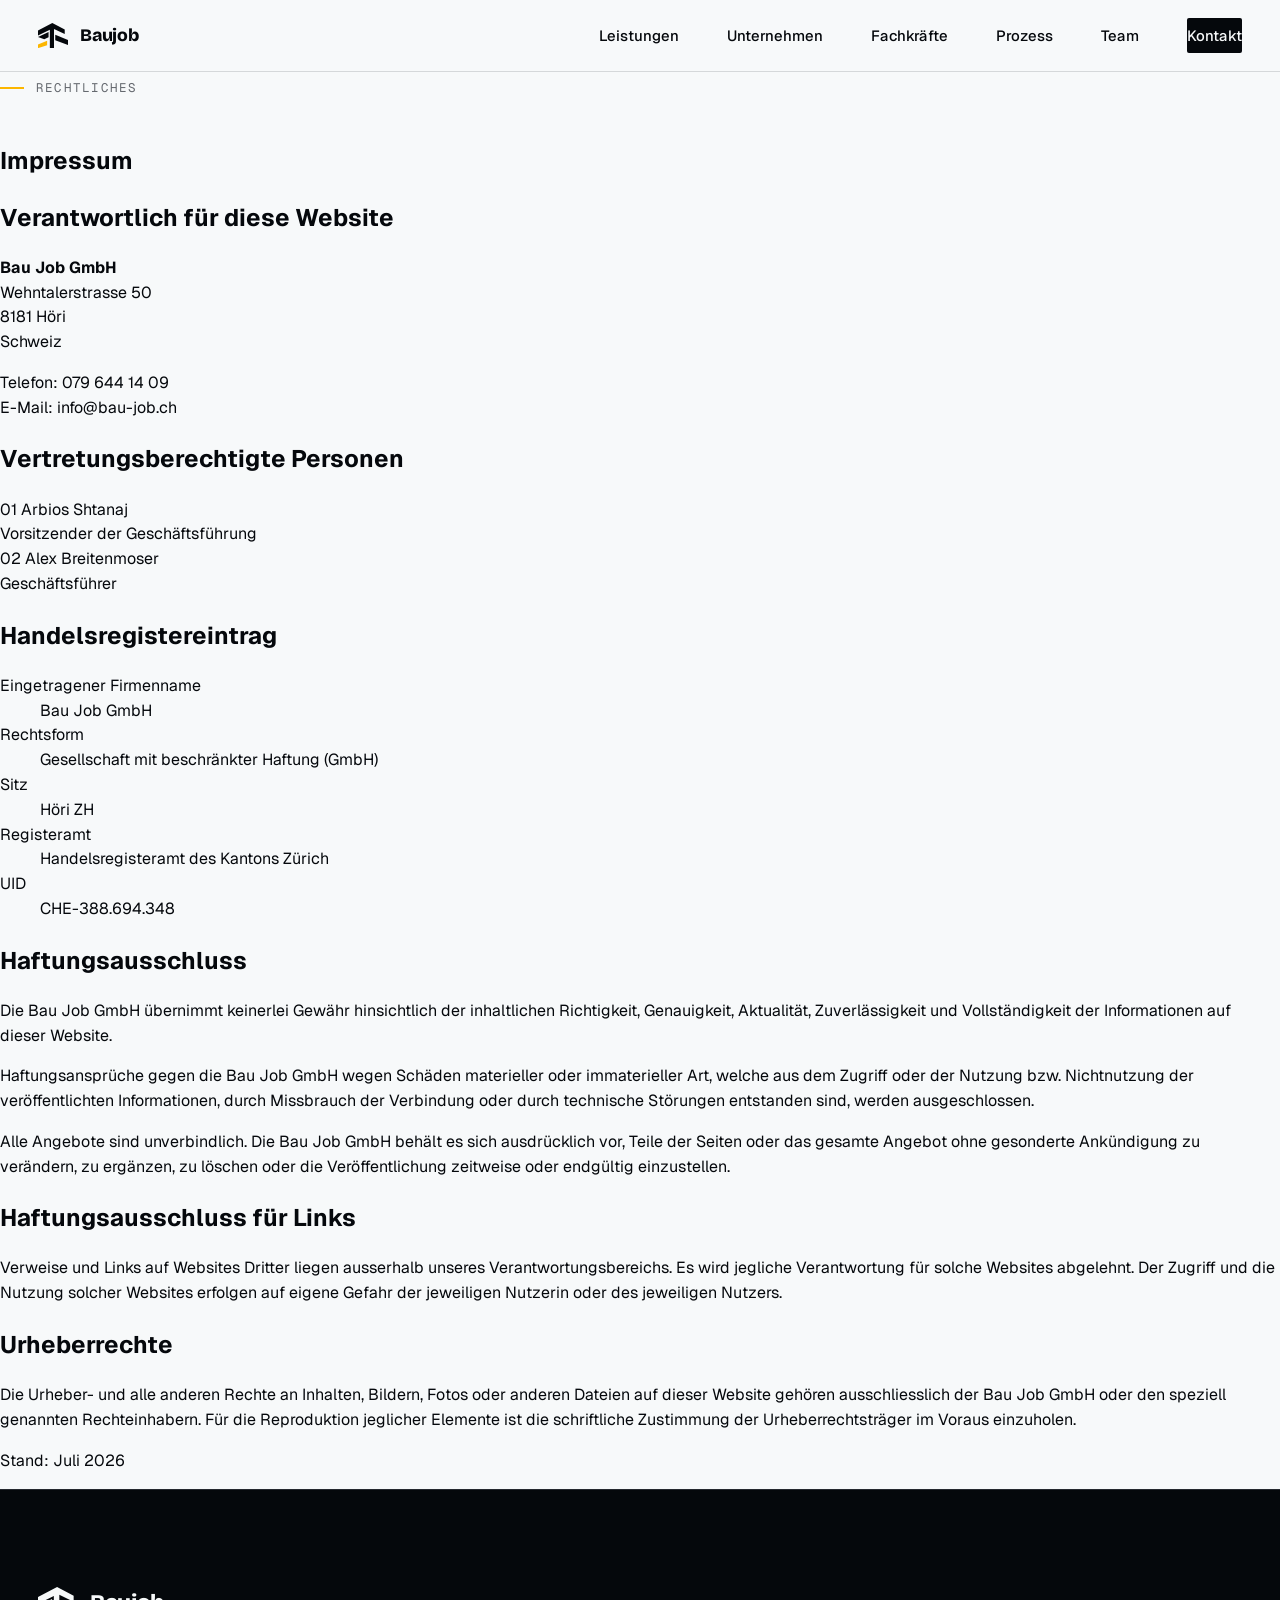
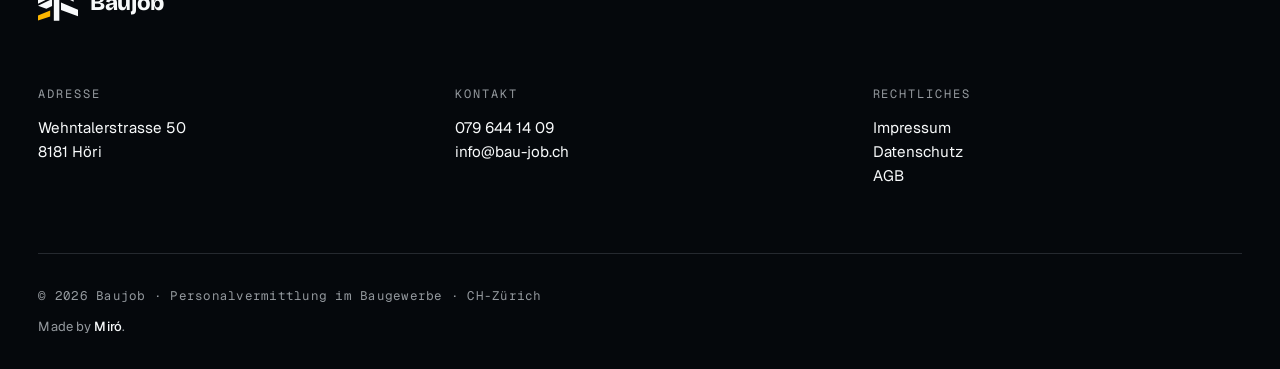
==== commit 19ca3e08: "Rebrand: restliche "Bau Job AG"-Stellen in Impressum und Team-Sektion Beim Merge von PR #2 kam PR #1" ====
--- a/impressum.html
+++ b/impressum.html
@@ -20,14 +20,14 @@
 
 <!-- ─────────────────────────────  HEADER  ───────────────────────────── -->
 <header class="site-header" data-header>
-  <a href="index.html" class="site-header__logo" aria-label="Bau Job — Startseite">
+  <a href="index.html" class="site-header__logo" aria-label="Baujob — Startseite">
     <svg class="logo-mark" viewBox="0 0 1000 842" aria-hidden="true">
       <polygon points="0,251.3 477.1,0 891.3,219 891.3,366.7 533.1,196.9 533.1,842.1 395.6,842.1 395.6,225.8 0,419.4" class="logo-mark__primary" />
       <polygon points="0,466.9 351.4,298.8 351.4,473.7 208.8,543.3 0,470.3" class="logo-mark__primary" />
       <polygon points="0,714.8 303.9,589.1 303.9,738.5 0,838.7" class="logo-mark__accent" />
       <polygon points="575.6,390.5 1000,567.1 1000,733.4 575.6,572.2" class="logo-mark__primary" />
     </svg>
-    <span class="site-header__wordmark">Bau Job AG</span>
+    <span class="site-header__wordmark">Baujob</span>
   </a>
 
   <nav class="site-header__nav" aria-label="Hauptnavigation">
@@ -178,7 +178,7 @@
       <polygon points="575.6,390.5 1000,567.1 1000,733.4 575.6,572.2" />
       <polygon points="0,714.8 303.9,589.1 303.9,738.5 0,838.7" class="logo-mark__accent" />
     </svg>
-    <span class="site-footer__wordmark">Bau Job AG</span>
+    <span class="site-footer__wordmark">Baujob</span>
   </div>
 
   <div class="site-footer__cols">
@@ -197,7 +197,7 @@
   </div>
 
   <p class="site-footer__base">
-    © 2026 Bau Job AG · Personalvermittlung im Baugewerbe · CH-Zürich
+    © 2026 Baujob · Personalvermittlung im Baugewerbe · CH-Zürich
   </p>
 
   <p class="site-footer__credit">
--- a/style.css
+++ b/style.css
@@ -1,5 +1,5 @@
 /* ════════════════════════════════════════════════════════════════════
-   Bau Job AG — One-pager
+   Baujob — One-pager
    Brutalist Swiss · Construction-precision · Black + Hi-vis Yellow
    ════════════════════════════════════════════════════════════════════ */
 
@@ -1117,199 +1117,6 @@
 .segment-control__option:has(input:checked) { color: var(--c-on-accent); }
 .segment-control__option:has(input:focus-visible) {
   box-shadow: 0 0 0 2px color-mix(in oklch, var(--c-accent) 60%, transparent);
-}
-
-/* ─── Team ───────────────────────────────────────────────────────────── */
-.team {
-  max-width: var(--container);
-  margin: 0 auto;
-  display: grid;
-  grid-template-columns: repeat(2, minmax(0, 1fr));
-  border-top: 1px solid var(--c-line);
-  border-bottom: 1px solid var(--c-line);
-}
-.team-card {
-  position: relative;
-  display: grid;
-  grid-template-columns: minmax(160px, 240px) minmax(0, 1fr);
-  gap: var(--s-6);
-  padding: var(--s-7) var(--s-6);
-  border-right: 1px solid var(--c-line);
-  background: var(--c-paper);
-  transition: background var(--d-med) var(--ease-out);
-}
-.team-card:last-child { border-right: 0; }
-.team-card:hover { background: var(--c-paper-2); }
-
-.team-card__media {
-  margin: 0;
-  overflow: hidden;
-  border-radius: var(--radius);
-  background: var(--c-paper-2);
-}
-.team-card__media img {
-  width: 100%;
-  height: 100%;
-  aspect-ratio: 3 / 4;
-  object-fit: cover;
-  filter: grayscale(1) contrast(1.04);
-  transition: transform var(--d-slow) var(--ease-out);
-}
-.team-card:hover .team-card__media img { transform: scale(1.03); }
-
-.team-card__body {
-  display: flex;
-  flex-direction: column;
-  justify-content: flex-end;
-}
-.team-card__num {
-  font-family: var(--f-mono);
-  font-size: var(--t-mono);
-  color: var(--c-mute);
-  margin-bottom: auto;
-  display: flex;
-  align-items: center;
-  gap: var(--s-3);
-}
-.team-card__num::before {
-  content: "";
-  width: 18px;
-  height: 1px;
-  background: var(--c-accent);
-  transition: width 480ms var(--ease-out);
-}
-.team-card:hover .team-card__num::before { width: 42px; }
-.team-card__name {
-  font-family: var(--f-display);
-  font-weight: 700;
-  font-size: clamp(1.6rem, 1.4vw + 1rem, 2.2rem);
-  letter-spacing: -0.02em;
-  line-height: 1.05;
-  margin: var(--s-6) 0 var(--s-3);
-}
-.team-card__role {
-  font-family: var(--f-mono);
-  font-size: var(--t-eyebrow);
-  text-transform: uppercase;
-  letter-spacing: 0.14em;
-  line-height: 1.5;
-  color: var(--c-mute);
-  margin: 0;
-  padding-top: var(--s-3);
-  border-top: 1px solid var(--c-line);
-}
-.team-card__rule {
-  position: absolute;
-  left: 0; right: 0; bottom: -1px;
-  height: 3px;
-  background: var(--c-accent);
-  transform: scaleX(0);
-  transform-origin: left;
-  transition: transform var(--d-slow) var(--ease-out);
-}
-.team-card:hover .team-card__rule { transform: scaleX(1); }
-
-/* ─── Legal pages (Impressum) ────────────────────────────────────────── */
-.legal {
-  padding: clamp(64px, 8vw, 128px) var(--gutter) clamp(72px, 9vw, 144px);
-  background: var(--c-paper);
-}
-.legal__head {
-  max-width: var(--container-narrow);
-  margin: 0 auto var(--s-8);
-}
-.legal__title {
-  font-family: var(--f-display);
-  font-weight: 800;
-  font-size: var(--t-h2);
-  letter-spacing: -0.03em;
-  line-height: 1;
-  margin: var(--s-4) 0 0;
-}
-.legal__body {
-  max-width: var(--container-narrow);
-  margin: 0 auto;
-}
-.legal__block {
-  display: grid;
-  grid-template-columns: minmax(0, 1fr) minmax(0, 2.4fr);
-  gap: var(--s-5) var(--s-7);
-  padding: var(--s-6) 0;
-  border-top: 1px solid var(--c-line);
-}
-.legal__block h2 {
-  font-family: var(--f-mono);
-  font-size: var(--t-mono);
-  font-weight: 500;
-  text-transform: uppercase;
-  letter-spacing: 0.16em;
-  color: var(--c-mute);
-  margin: 4px 0 0;
-}
-.legal__block > div { min-width: 0; }
-.legal__block p {
-  margin: 0 0 var(--s-4);
-  line-height: 1.6;
-  color: var(--c-ink-2);
-}
-.legal__block p:last-child { margin-bottom: 0; }
-.legal__block strong { color: var(--c-ink); }
-.legal__block a {
-  color: var(--c-ink);
-  border-bottom: 1px solid var(--c-accent);
-  transition: color var(--d-fast) var(--ease-out), border-color var(--d-fast) var(--ease-out);
-}
-.legal__block a:hover { color: var(--c-accent); }
-
-.legal__persons {
-  display: flex;
-  flex-direction: column;
-}
-.legal__persons li {
-  display: grid;
-  grid-template-columns: 44px 1fr;
-  align-items: baseline;
-  gap: var(--s-4);
-  padding: var(--s-3) 0;
-  border-top: 1px solid var(--c-line);
-}
-.legal__persons li:first-child { border-top: 0; padding-top: 0; }
-.legal__persons-num {
-  font-family: var(--f-mono);
-  color: var(--c-accent);
-  font-size: 0.85rem;
-  letter-spacing: 0.05em;
-}
-.legal__persons-name { font-weight: 600; color: var(--c-ink); }
-.legal__persons-role { color: var(--c-mute); font-size: 0.92rem; }
-
-.legal__facts { margin: 0; }
-.legal__facts > div {
-  display: grid;
-  grid-template-columns: minmax(0, 1fr) minmax(0, 1.6fr);
-  gap: var(--s-4);
-  padding: var(--s-3) 0;
-  border-top: 1px solid var(--c-line);
-}
-.legal__facts > div:first-child { border-top: 0; padding-top: 0; }
-.legal__facts dt {
-  font-family: var(--f-mono);
-  font-size: 0.78rem;
-  text-transform: uppercase;
-  letter-spacing: 0.14em;
-  color: var(--c-mute);
-  padding-top: 3px;
-}
-.legal__facts dd { margin: 0; color: var(--c-ink); }
-
-.legal__updated {
-  margin: var(--s-6) 0 0;
-  padding-top: var(--s-5);
-  border-top: 1px solid var(--c-line);
-  font-family: var(--f-mono);
-  font-size: var(--t-mono);
-  letter-spacing: 0.1em;
-  color: var(--c-mute);
 }
 
 /* ─── Footer ─────────────────────────────────────────────────────────── */
@@ -1423,9 +1230,6 @@
   .section-head { grid-template-columns: 1fr; gap: var(--s-4); }
   .split { grid-template-columns: 1fr; }
   .contact__grid { grid-template-columns: 1fr; }
-  .team { grid-template-columns: 1fr; }
-  .team-card { border-right: 0; border-bottom: 1px solid var(--c-line); }
-  .team-card:last-child { border-bottom: 0; }
 }
 
 /* Mobile */
@@ -1558,19 +1362,6 @@
   .process__step p { font-size: 0.92rem; }
   .process__num { font-size: 0.72rem; margin-bottom: var(--s-3); }
 
-  /* Team — compact side-by-side cards */
-  .team-card {
-    grid-template-columns: minmax(110px, 150px) minmax(0, 1fr);
-    gap: var(--s-5);
-    padding: var(--s-6) var(--s-5);
-  }
-  .team-card__name { font-size: 1.45rem; margin-top: var(--s-4); }
-  .team-card__role { font-size: 0.68rem; letter-spacing: 0.12em; }
-
-  /* Legal pages */
-  .legal__block { grid-template-columns: 1fr; gap: var(--s-3); padding: var(--s-5) 0; }
-  .legal__facts > div { grid-template-columns: 1fr; gap: 2px; }
-
   /* Quote */
   .quote { padding: var(--s-8) var(--gutter); }
   .quote__body { padding-left: 0; padding-top: 60px; }
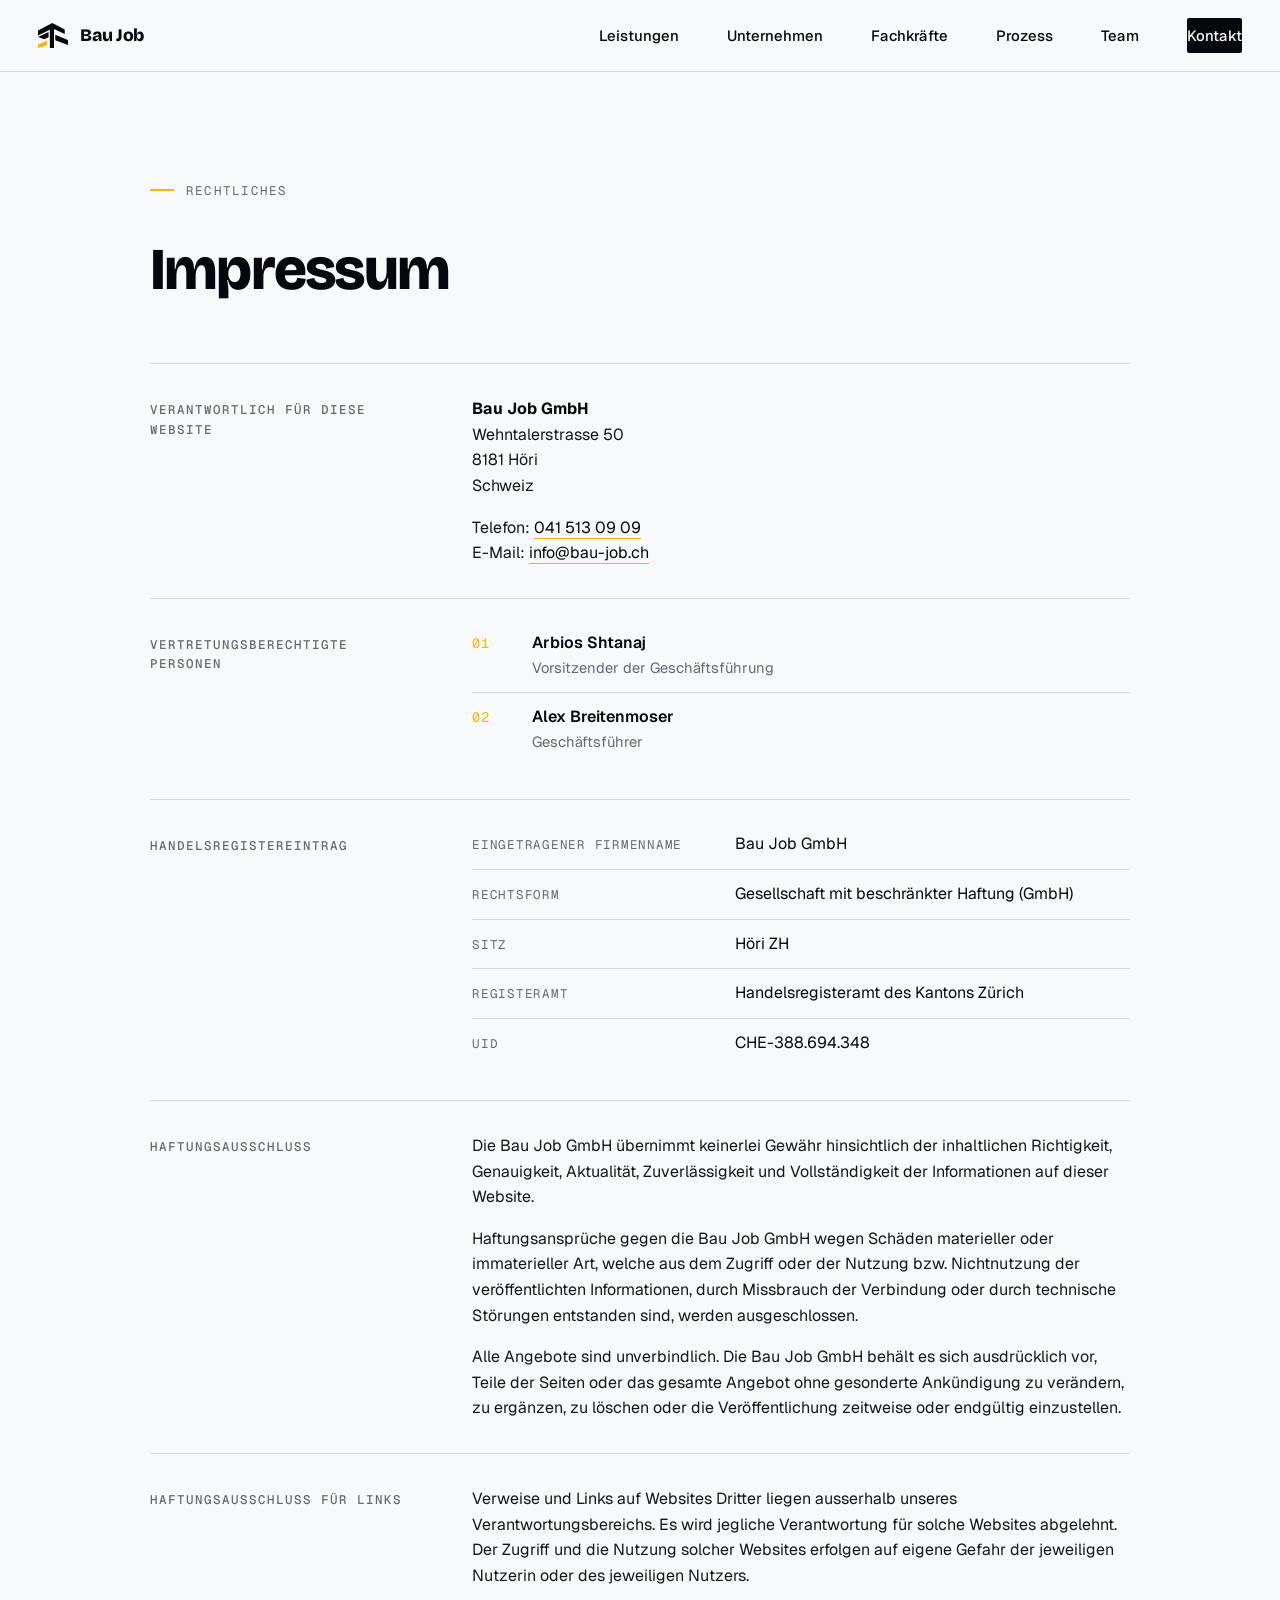
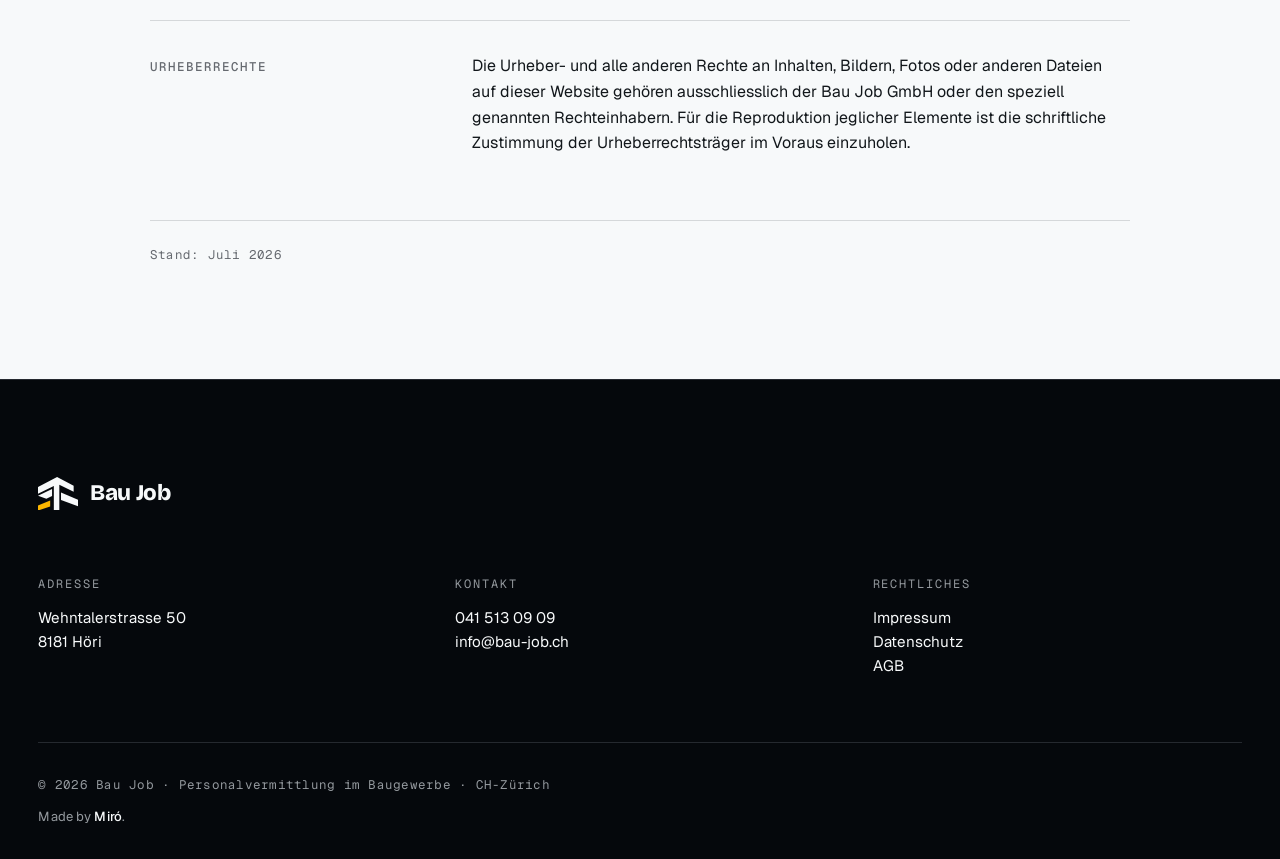
==== commit 3c313b4a: "Kontaktdaten aktualisiert, 7-Jahre-Aussage entfernt, Wortmarke «Bau Job» - Hauptnummer neu 041 513 0" ====
--- a/impressum.html
+++ b/impressum.html
@@ -20,14 +20,14 @@
 
 <!-- ─────────────────────────────  HEADER  ───────────────────────────── -->
 <header class="site-header" data-header>
-  <a href="index.html" class="site-header__logo" aria-label="Baujob — Startseite">
+  <a href="index.html" class="site-header__logo" aria-label="Bau Job — Startseite">
     <svg class="logo-mark" viewBox="0 0 1000 842" aria-hidden="true">
       <polygon points="0,251.3 477.1,0 891.3,219 891.3,366.7 533.1,196.9 533.1,842.1 395.6,842.1 395.6,225.8 0,419.4" class="logo-mark__primary" />
       <polygon points="0,466.9 351.4,298.8 351.4,473.7 208.8,543.3 0,470.3" class="logo-mark__primary" />
       <polygon points="0,714.8 303.9,589.1 303.9,738.5 0,838.7" class="logo-mark__accent" />
       <polygon points="575.6,390.5 1000,567.1 1000,733.4 575.6,572.2" class="logo-mark__primary" />
     </svg>
-    <span class="site-header__wordmark">Baujob</span>
+    <span class="site-header__wordmark">Bau Job</span>
   </a>
 
   <nav class="site-header__nav" aria-label="Hauptnavigation">
@@ -62,7 +62,7 @@
           Schweiz
         </p>
         <p>
-          Telefon: <a href="tel:+41796441409">079 644 14 09</a><br/>
+          Telefon: <a href="tel:+41415130909">041 513 09 09</a><br/>
           E-Mail: <a href="mailto:info@bau-job.ch">info@bau-job.ch</a>
         </p>
       </div>
@@ -178,7 +178,7 @@
       <polygon points="575.6,390.5 1000,567.1 1000,733.4 575.6,572.2" />
       <polygon points="0,714.8 303.9,589.1 303.9,738.5 0,838.7" class="logo-mark__accent" />
     </svg>
-    <span class="site-footer__wordmark">Baujob</span>
+    <span class="site-footer__wordmark">Bau Job</span>
   </div>
 
   <div class="site-footer__cols">
@@ -188,7 +188,7 @@
     </div>
     <div>
       <span class="site-footer__head">Kontakt</span>
-      <p><a href="tel:+41796441409">079 644 14 09</a><br/><a href="mailto:info@bau-job.ch">info@bau-job.ch</a></p>
+      <p><a href="tel:+41415130909">041 513 09 09</a><br/><a href="mailto:info@bau-job.ch">info@bau-job.ch</a></p>
     </div>
     <div>
       <span class="site-footer__head">Rechtliches</span>
@@ -197,7 +197,7 @@
   </div>
 
   <p class="site-footer__base">
-    © 2026 Baujob · Personalvermittlung im Baugewerbe · CH-Zürich
+    © 2026 Bau Job · Personalvermittlung im Baugewerbe · CH-Zürich
   </p>
 
   <p class="site-footer__credit">
--- a/style.css
+++ b/style.css
@@ -1,5 +1,5 @@
 /* ════════════════════════════════════════════════════════════════════
-   Baujob — One-pager
+   Bau Job — One-pager
    Brutalist Swiss · Construction-precision · Black + Hi-vis Yellow
    ════════════════════════════════════════════════════════════════════ */
 
@@ -116,6 +116,8 @@
   font-size: 1.1rem;
 }
 .site-header__logo .logo-mark { width: 30px; height: auto; }
+.site-header__wordmark,
+.site-footer__wordmark { white-space: nowrap; }
 
 .site-header__nav {
   display: flex;
@@ -741,7 +743,7 @@
   max-width: var(--container);
   margin: 0 auto;
   display: grid;
-  grid-template-columns: repeat(4, minmax(0, 1fr));
+  grid-template-columns: repeat(3, minmax(0, 1fr));
   gap: 0;
   border-top: 1px solid var(--c-line-dark);
   border-bottom: 1px solid var(--c-line-dark);
@@ -1119,6 +1121,199 @@
   box-shadow: 0 0 0 2px color-mix(in oklch, var(--c-accent) 60%, transparent);
 }
 
+/* ─── Team ───────────────────────────────────────────────────────────── */
+.team {
+  max-width: var(--container);
+  margin: 0 auto;
+  display: grid;
+  grid-template-columns: repeat(2, minmax(0, 1fr));
+  border-top: 1px solid var(--c-line);
+  border-bottom: 1px solid var(--c-line);
+}
+.team-card {
+  position: relative;
+  display: grid;
+  grid-template-columns: minmax(160px, 240px) minmax(0, 1fr);
+  gap: var(--s-6);
+  padding: var(--s-7) var(--s-6);
+  border-right: 1px solid var(--c-line);
+  background: var(--c-paper);
+  transition: background var(--d-med) var(--ease-out);
+}
+.team-card:last-child { border-right: 0; }
+.team-card:hover { background: var(--c-paper-2); }
+
+.team-card__media {
+  margin: 0;
+  overflow: hidden;
+  border-radius: var(--radius);
+  background: var(--c-paper-2);
+}
+.team-card__media img {
+  width: 100%;
+  height: 100%;
+  aspect-ratio: 3 / 4;
+  object-fit: cover;
+  filter: grayscale(1) contrast(1.04);
+  transition: transform var(--d-slow) var(--ease-out);
+}
+.team-card:hover .team-card__media img { transform: scale(1.03); }
+
+.team-card__body {
+  display: flex;
+  flex-direction: column;
+  justify-content: flex-end;
+}
+.team-card__num {
+  font-family: var(--f-mono);
+  font-size: var(--t-mono);
+  color: var(--c-mute);
+  margin-bottom: auto;
+  display: flex;
+  align-items: center;
+  gap: var(--s-3);
+}
+.team-card__num::before {
+  content: "";
+  width: 18px;
+  height: 1px;
+  background: var(--c-accent);
+  transition: width 480ms var(--ease-out);
+}
+.team-card:hover .team-card__num::before { width: 42px; }
+.team-card__name {
+  font-family: var(--f-display);
+  font-weight: 700;
+  font-size: clamp(1.6rem, 1.4vw + 1rem, 2.2rem);
+  letter-spacing: -0.02em;
+  line-height: 1.05;
+  margin: var(--s-6) 0 var(--s-3);
+}
+.team-card__role {
+  font-family: var(--f-mono);
+  font-size: var(--t-eyebrow);
+  text-transform: uppercase;
+  letter-spacing: 0.14em;
+  line-height: 1.5;
+  color: var(--c-mute);
+  margin: 0;
+  padding-top: var(--s-3);
+  border-top: 1px solid var(--c-line);
+}
+.team-card__rule {
+  position: absolute;
+  left: 0; right: 0; bottom: -1px;
+  height: 3px;
+  background: var(--c-accent);
+  transform: scaleX(0);
+  transform-origin: left;
+  transition: transform var(--d-slow) var(--ease-out);
+}
+.team-card:hover .team-card__rule { transform: scaleX(1); }
+
+/* ─── Legal pages (Impressum) ────────────────────────────────────────── */
+.legal {
+  padding: clamp(64px, 8vw, 128px) var(--gutter) clamp(72px, 9vw, 144px);
+  background: var(--c-paper);
+}
+.legal__head {
+  max-width: var(--container-narrow);
+  margin: 0 auto var(--s-8);
+}
+.legal__title {
+  font-family: var(--f-display);
+  font-weight: 800;
+  font-size: var(--t-h2);
+  letter-spacing: -0.03em;
+  line-height: 1;
+  margin: var(--s-4) 0 0;
+}
+.legal__body {
+  max-width: var(--container-narrow);
+  margin: 0 auto;
+}
+.legal__block {
+  display: grid;
+  grid-template-columns: minmax(0, 1fr) minmax(0, 2.4fr);
+  gap: var(--s-5) var(--s-7);
+  padding: var(--s-6) 0;
+  border-top: 1px solid var(--c-line);
+}
+.legal__block h2 {
+  font-family: var(--f-mono);
+  font-size: var(--t-mono);
+  font-weight: 500;
+  text-transform: uppercase;
+  letter-spacing: 0.16em;
+  color: var(--c-mute);
+  margin: 4px 0 0;
+}
+.legal__block > div { min-width: 0; }
+.legal__block p {
+  margin: 0 0 var(--s-4);
+  line-height: 1.6;
+  color: var(--c-ink-2);
+}
+.legal__block p:last-child { margin-bottom: 0; }
+.legal__block strong { color: var(--c-ink); }
+.legal__block a {
+  color: var(--c-ink);
+  border-bottom: 1px solid var(--c-accent);
+  transition: color var(--d-fast) var(--ease-out), border-color var(--d-fast) var(--ease-out);
+}
+.legal__block a:hover { color: var(--c-accent); }
+
+.legal__persons {
+  display: flex;
+  flex-direction: column;
+}
+.legal__persons li {
+  display: grid;
+  grid-template-columns: 44px 1fr;
+  align-items: baseline;
+  gap: var(--s-4);
+  padding: var(--s-3) 0;
+  border-top: 1px solid var(--c-line);
+}
+.legal__persons li:first-child { border-top: 0; padding-top: 0; }
+.legal__persons-num {
+  font-family: var(--f-mono);
+  color: var(--c-accent);
+  font-size: 0.85rem;
+  letter-spacing: 0.05em;
+}
+.legal__persons-name { font-weight: 600; color: var(--c-ink); }
+.legal__persons-role { color: var(--c-mute); font-size: 0.92rem; }
+
+.legal__facts { margin: 0; }
+.legal__facts > div {
+  display: grid;
+  grid-template-columns: minmax(0, 1fr) minmax(0, 1.6fr);
+  gap: var(--s-4);
+  padding: var(--s-3) 0;
+  border-top: 1px solid var(--c-line);
+}
+.legal__facts > div:first-child { border-top: 0; padding-top: 0; }
+.legal__facts dt {
+  font-family: var(--f-mono);
+  font-size: 0.78rem;
+  text-transform: uppercase;
+  letter-spacing: 0.14em;
+  color: var(--c-mute);
+  padding-top: 3px;
+}
+.legal__facts dd { margin: 0; color: var(--c-ink); }
+
+.legal__updated {
+  margin: var(--s-6) 0 0;
+  padding-top: var(--s-5);
+  border-top: 1px solid var(--c-line);
+  font-family: var(--f-mono);
+  font-size: var(--t-mono);
+  letter-spacing: 0.1em;
+  color: var(--c-mute);
+}
+
 /* ─── Footer ─────────────────────────────────────────────────────────── */
 .site-footer {
   background: var(--c-ink);
@@ -1226,10 +1421,14 @@
   .stat:nth-child(odd)  { border-right: 1px solid var(--c-line-dark); }
   .stat:nth-child(even) { border-right: 0; }
   .stat:nth-child(1), .stat:nth-child(2) { border-bottom: 1px solid var(--c-line-dark); }
+  .stat:last-child { border-right: 0; }
   .process { grid-template-columns: repeat(2, 1fr); }
   .section-head { grid-template-columns: 1fr; gap: var(--s-4); }
   .split { grid-template-columns: 1fr; }
   .contact__grid { grid-template-columns: 1fr; }
+  .team { grid-template-columns: 1fr; }
+  .team-card { border-right: 0; border-bottom: 1px solid var(--c-line); }
+  .team-card:last-child { border-bottom: 0; }
 }
 
 /* Mobile */
@@ -1350,6 +1549,7 @@
     border-right: 1px solid var(--c-line-dark);
   }
   .stat:nth-child(even)  { border-right: 0; }
+  .stat:last-child       { border-right: 0; }
   .stat:nth-child(1),
   .stat:nth-child(2)     { border-bottom: 1px solid var(--c-line-dark); }
   .stat__num { font-size: clamp(2.4rem, 12vw, 3.4rem); }
@@ -1361,6 +1561,19 @@
   .process__step h3 { font-size: 1.3rem; }
   .process__step p { font-size: 0.92rem; }
   .process__num { font-size: 0.72rem; margin-bottom: var(--s-3); }
+
+  /* Team — compact side-by-side cards */
+  .team-card {
+    grid-template-columns: minmax(110px, 150px) minmax(0, 1fr);
+    gap: var(--s-5);
+    padding: var(--s-6) var(--s-5);
+  }
+  .team-card__name { font-size: 1.45rem; margin-top: var(--s-4); }
+  .team-card__role { font-size: 0.68rem; letter-spacing: 0.12em; }
+
+  /* Legal pages */
+  .legal__block { grid-template-columns: 1fr; gap: var(--s-3); padding: var(--s-5) 0; }
+  .legal__facts > div { grid-template-columns: 1fr; gap: 2px; }
 
   /* Quote */
   .quote { padding: var(--s-8) var(--gutter); }
